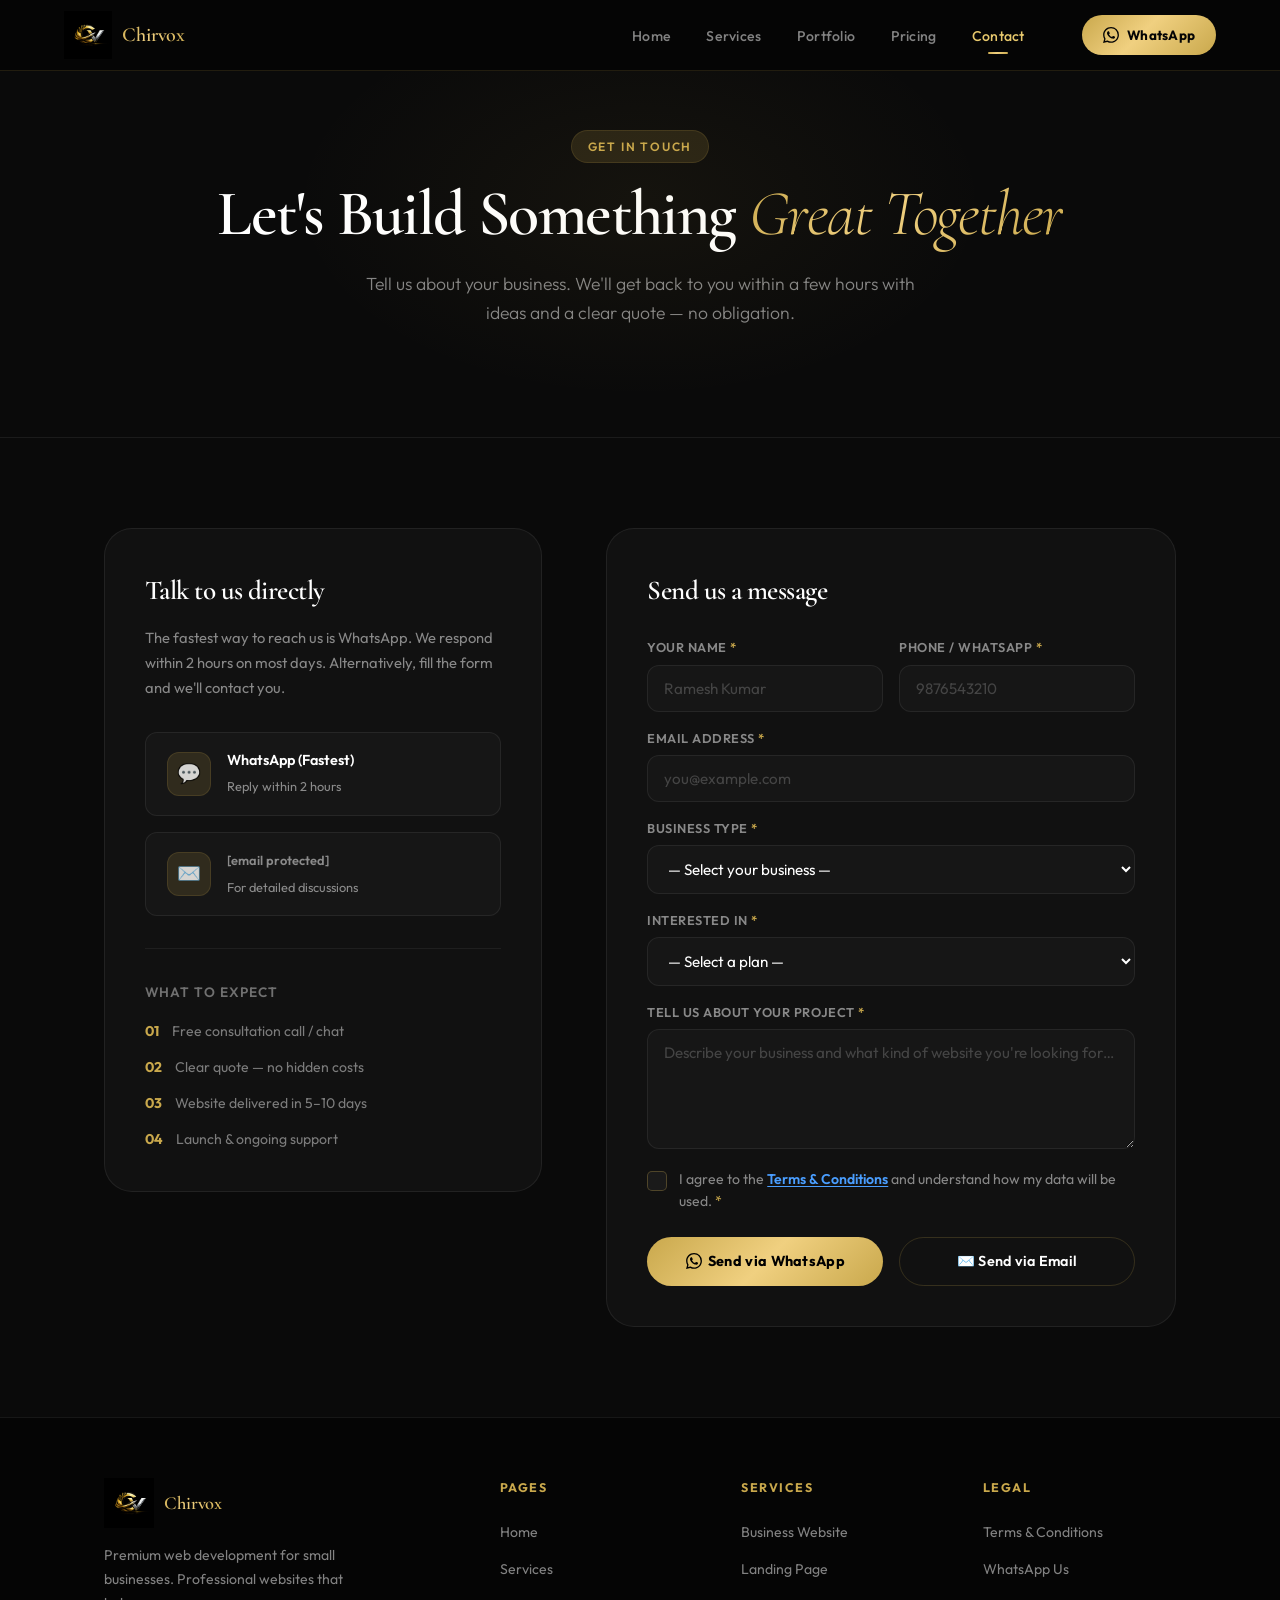
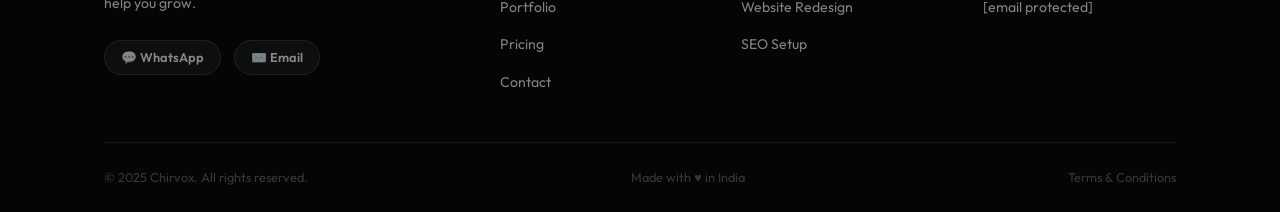
==== contact.html @ af99d660 "Add files via upload" ====
<!DOCTYPE html>
<html lang="en">
<head>
  <meta charset="UTF-8"/>
  <meta name="viewport" content="width=device-width, initial-scale=1.0, minimum-scale=1.0, viewport-fit=cover"/>
  <title>Contact — Chirvox</title>
  <link rel="preconnect" href="https://fonts.googleapis.com"/>
  <link rel="preconnect" href="https://fonts.gstatic.com" crossorigin/>
  <link href="https://fonts.googleapis.com/css2?family=Cormorant+Garamond:ital,wght@0,300;0,500;0,600;0,700;1,300;1,500&family=Outfit:wght@300;400;500;600&display=swap" rel="stylesheet"/>
  <link rel="stylesheet" href="style.css"/>
  <style>
    /* NAV BRAND */
    .nav-logo { display:flex; align-items:center; gap:0.65rem; flex-shrink:0; text-decoration:none; }
    .nav-brand-name { font-family:'Cormorant Garamond',serif; font-size:1.25rem; font-weight:600; letter-spacing:-0.01em; color:var(--white); white-space:nowrap; }
    .nav-brand-name span { background:var(--gold-gradient); -webkit-background-clip:text; -webkit-text-fill-color:transparent; background-clip:text; }

    /* FORM ERROR/SUCCESS STATES */
    .field-error { font-size:0.76rem; color:#ff6b6b; margin-top:0.3rem; display:none; }
    .form-group.has-error input,
    .form-group.has-error select,
    .form-group.has-error textarea { border-color:#ff6b6b !important; box-shadow:0 0 0 3px rgba(255,107,107,0.15) !important; }
    .form-group.has-error .field-error { display:block; }
    .form-group.has-success input,
    .form-group.has-success select,
    .form-group.has-success textarea { border-color:#2ecc71 !important; }

    /* OTHER BUSINESS INPUT */
    #otherBusinessGroup { display:none; margin-top:0; }
    #otherBusinessGroup.show { display:block; }
    #otherBusinessGroup.has-error input { border-color:#ff6b6b !important; box-shadow:0 0 0 3px rgba(255,107,107,0.15) !important; }
    #otherBusinessGroup .field-error { display:none; }
    #otherBusinessGroup.has-error .field-error { display:block; }

    /* EMAIL CHECKING INDICATOR */
    .validating-indicator { font-size:0.78rem; color:var(--gold); display:none; margin-top:0.25rem; }
    .validating-indicator.show { display:block; }

    /* TERMS CHECKBOX */
    .tnc-group { margin-top:0.25rem; }
    .tnc-label { display:flex; align-items:flex-start; gap:0.75rem; cursor:pointer; user-select:none; }
    .tnc-label input[type="checkbox"] { display:none; }
    .tnc-custom-check {
      width:20px; height:20px; flex-shrink:0; margin-top:2px;
      border:1.5px solid rgba(201,168,76,0.3); border-radius:5px;
      background:rgba(255,255,255,0.04);
      display:grid; place-items:center;
      transition:border-color 0.2s, background 0.2s;
    }
    .tnc-custom-check::after { content:'✓'; font-size:0.7rem; font-weight:800; color:#000; opacity:0; transition:opacity 0.15s; }
    .tnc-label input:checked + .tnc-custom-check { background:linear-gradient(135deg,#c9a84c,#f0d080,#c9a84c); border-color:#c9a84c; }
    .tnc-label input:checked + .tnc-custom-check::after { opacity:1; }
    .tnc-text { font-size:0.88rem; color:rgba(255,255,255,0.5); line-height:1.55; }
    .tnc-link { color:#4a9eff; text-decoration:underline; text-underline-offset:2px; font-weight:600; transition:color 0.15s; }
    .tnc-link:hover { color:#74b8ff; }
    .tnc-group.has-error .tnc-custom-check { border-color:#ff6b6b !important; }
    .tnc-group .field-error { margin-top:0.4rem; margin-left:2rem; }

    /* SUBMIT BUTTONS */
    .submit-row { display:grid; grid-template-columns:1fr 1fr; gap:1rem; margin-top:0.5rem; }
    .btn-sub-wa {
      background:linear-gradient(135deg,#c9a84c,#f0d080,#c9a84c); color:#000; border:none;
      padding:0.9rem 0.8rem; border-radius:100px;
      font-family:'Outfit',sans-serif; font-size:0.9rem; font-weight:700;
      cursor:pointer; letter-spacing:0.02em;
      transition:transform 0.15s, box-shadow 0.2s, opacity 0.2s;
      display:flex; align-items:center; justify-content:center; gap:0.4rem;
    }
    .btn-sub-wa:hover { transform:translateY(-2px); box-shadow:0 8px 25px rgba(201,168,76,0.4); opacity:0.92; }
    .btn-sub-email {
      background:transparent; color:#fff; border:1.5px solid rgba(201,168,76,0.2);
      padding:0.9rem 0.8rem; border-radius:100px;
      font-family:'Outfit',sans-serif; font-size:0.9rem; font-weight:600;
      cursor:pointer; letter-spacing:0.02em;
      transition:border-color 0.2s, background 0.2s, color 0.2s, transform 0.15s;
      display:flex; align-items:center; justify-content:center; gap:0.4rem;
    }
    .btn-sub-email:hover { border-color:#c9a84c; color:#c9a84c; background:rgba(201,168,76,0.08); transform:translateY(-2px); }

    /* SUCCESS POPUP */
    .popup-overlay {
      position:fixed; inset:0; z-index:9999;
      background:rgba(0,0,0,0.85); backdrop-filter:blur(12px);
      display:flex; align-items:center; justify-content:center;
      opacity:0; pointer-events:none; transition:opacity 0.3s;
    }
    .popup-overlay.show { opacity:1; pointer-events:all; }
    .popup-box {
      background:#111; border:1px solid rgba(201,168,76,0.25);
      border-radius:20px; padding:3rem 2.5rem;
      max-width:440px; width:90%; text-align:center;
      transform:translateY(40px) scale(0.94);
      transition:transform 0.4s cubic-bezier(0.34,1.56,0.64,1), opacity 0.3s;
      opacity:0;
      box-shadow:0 40px 80px rgba(0,0,0,0.7), 0 0 60px rgba(201,168,76,0.1);
    }
    .popup-overlay.show .popup-box { transform:translateY(0) scale(1); opacity:1; }
    .popup-icon {
      width:76px; height:76px;
      background:rgba(201,168,76,0.12); border:1px solid rgba(201,168,76,0.2);
      border-radius:50%; display:grid; place-items:center;
      font-size:2.2rem; margin:0 auto 1.5rem;
      animation:popBounce 0.6s 0.15s both;
    }
    @keyframes popBounce { 0%{transform:scale(0)} 65%{transform:scale(1.18)} 100%{transform:scale(1)} }
    .popup-box h3 { font-family:'Cormorant Garamond',serif; font-size:1.9rem; font-weight:600; color:#fff; margin-bottom:0.7rem; letter-spacing:-0.02em; }
    .popup-box p { font-size:0.92rem; color:rgba(255,255,255,0.5); line-height:1.65; margin-bottom:2rem; }
    .popup-close {
      background:linear-gradient(135deg,#c9a84c,#f0d080,#c9a84c); color:#000;
      border:none; padding:0.85rem 2.5rem; border-radius:100px;
      font-family:'Outfit',sans-serif; font-size:0.95rem; font-weight:700;
      cursor:pointer; transition:opacity 0.2s, transform 0.15s;
    }
    .popup-close:hover { opacity:0.9; transform:translateY(-2px); }
    .popup-via { display:inline-block; margin-top:0.9rem; font-size:0.8rem; color:rgba(255,255,255,0.4); background:rgba(255,255,255,0.04); border:1px solid rgba(255,255,255,0.07); padding:0.3rem 0.9rem; border-radius:100px; }

    @media(max-width:600px){ .submit-row { grid-template-columns:1fr; } }
  </style>
</head>
<body>

<!-- SUCCESS POPUP -->
<div class="popup-overlay" id="successPopup">
  <div class="popup-box">
    <div class="popup-icon">✅</div>
    <h3>Message Sent!</h3>
    <p>Thank you for reaching out to Chirvox. We've received your details and will get back to you as soon as possible — usually within 2 hours on business days.</p>
    <button class="popup-close" onclick="closePopup()">Got it, Thanks!</button>
    <div class="popup-via" id="popupVia">Sent via WhatsApp</div>
  </div>
</div>

<!-- NAV -->
<nav class="navbar" id="navbar">
  <div class="nav-inner">
    <a href="index.html" class="nav-logo">
      <img src="logo.png" alt="Chirvox Logo" class="logo-img"/>
      <span class="nav-brand-name"> <span>Chirvox</span></span>
    </a>
    <ul class="nav-links" id="navLinks">
      <li><a href="index.html">Home</a></li>
      <li><a href="services.html">Services</a></li>
      <li><a href="portfolio.html">Portfolio</a></li>
      <li><a href="pricing.html">Pricing</a></li>
      <li><a href="contact.html" class="active">Contact</a></li>
    </ul>
    <a href="https://wa.me/916363797625?text=Hi%2C%20I'm%20interested%20in%20a%20website!" class="btn-gold" target="_blank" rel="noopener">
      <svg width="16" height="16" viewBox="0 0 24 24" fill="currentColor"><path d="M17.472 14.382c-.297-.149-1.758-.867-2.03-.967-.273-.099-.471-.148-.67.15-.197.297-.767.966-.94 1.164-.173.199-.347.223-.644.075-.297-.15-1.255-.463-2.39-1.475-.883-.788-1.48-1.761-1.653-2.059-.173-.297-.018-.458.13-.606.134-.133.298-.347.446-.52.149-.174.198-.298.298-.497.099-.198.05-.371-.025-.52-.075-.149-.669-1.612-.916-2.207-.242-.579-.487-.5-.669-.51-.173-.008-.371-.01-.57-.01-.198 0-.52.074-.792.372-.272.297-1.04 1.016-1.04 2.479 0 1.462 1.065 2.875 1.213 3.074.149.198 2.096 3.2 5.077 4.487.709.306 1.262.489 1.694.625.712.227 1.36.195 1.871.118.571-.085 1.758-.719 2.006-1.413.248-.694.248-1.289.173-1.413-.074-.124-.272-.198-.57-.347m-5.421 7.403h-.004a9.87 9.87 0 01-5.031-1.378l-.361-.214-3.741.982.998-3.648-.235-.374a9.86 9.86 0 01-1.51-5.26c.001-5.45 4.436-9.884 9.888-9.884 2.64 0 5.122 1.03 6.988 2.898a9.825 9.825 0 012.893 6.994c-.003 5.45-4.437 9.884-9.885 9.884m8.413-18.297A11.815 11.815 0 0012.05 0C5.495 0 .16 5.335.157 11.892c0 2.096.547 4.142 1.588 5.945L.057 24l6.305-1.654a11.882 11.882 0 005.683 1.448h.005c6.554 0 11.89-5.335 11.893-11.893a11.821 11.821 0 00-3.48-8.413z"/></svg>
      WhatsApp
    </a>
    <button class="hamburger" id="hamburger" onclick="toggleMenu()"><span></span><span></span><span></span></button>
  </div>
</nav>

<div class="page-hero">
  <div class="page-hero-eyebrow">Get In Touch</div>
  <h1>Let's Build Something <em>Great Together</em></h1>
  <p>Tell us about your business. We'll get back to you within a few hours with ideas and a clear quote — no obligation.</p>
</div>

<section class="section-dark">
  <div class="container">
    <div class="contact-grid">

      <!-- LEFT: Info -->
      <div class="contact-info-card reveal">
        <h3>Talk to us directly</h3>
        <p>The fastest way to reach us is WhatsApp. We respond within 2 hours on most days. Alternatively, fill the form and we'll contact you.</p>
        <div class="contact-methods">
          <a href="https://wa.me/916363797625?text=Hi%2C%20I'm%20interested%20in%20getting%20a%20website!" class="c-method" target="_blank" rel="noopener">
            <div class="c-method-icon">💬</div>
            <div class="c-method-text"><strong>WhatsApp (Fastest)</strong><span>Reply within 2 hours</span></div>
          </a>
          <a href="/cdn-cgi/l/email-protection#adc5c8c1c1c2edcedbdac8cfcedfcccbd983cec2c0" class="c-method">
            <div class="c-method-icon">✉️</div>
            <div class="c-method-text"><strong><span class="__cf_email__" data-cfemail="147c7178787b54776263717677667572603a777b79">[email&#160;protected]</span></strong><span>For detailed discussions</span></div>
          </a>
        </div>
        <div style="margin-top:2rem;padding-top:2rem;border-top:1px solid rgba(255,255,255,0.06)">
          <p style="font-size:0.85rem;color:rgba(255,255,255,0.4);margin-bottom:1rem;font-weight:600;text-transform:uppercase;letter-spacing:0.08em">What to expect</p>
          <div style="display:flex;flex-direction:column;gap:0.8rem">
            <div style="display:flex;align-items:center;gap:0.8rem;font-size:0.88rem;color:rgba(255,255,255,0.45)"><span style="color:#c9a84c;font-weight:700">01</span>Free consultation call / chat</div>
            <div style="display:flex;align-items:center;gap:0.8rem;font-size:0.88rem;color:rgba(255,255,255,0.45)"><span style="color:#c9a84c;font-weight:700">02</span>Clear quote — no hidden costs</div>
            <div style="display:flex;align-items:center;gap:0.8rem;font-size:0.88rem;color:rgba(255,255,255,0.45)"><span style="color:#c9a84c;font-weight:700">03</span>Website delivered in 5–10 days</div>
            <div style="display:flex;align-items:center;gap:0.8rem;font-size:0.88rem;color:rgba(255,255,255,0.45)"><span style="color:#c9a84c;font-weight:700">04</span>Launch &amp; ongoing support</div>
          </div>
        </div>
      </div>

      <!-- RIGHT: Form -->
      <div class="contact-form-card reveal">
        <h3>Send us a message</h3>
        <div class="form" id="contactForm">

          <!-- Name + Phone -->
          <div class="form-row">
            <div class="form-group" id="fg-name">
              <label for="fname">Your Name <span style="color:#c9a84c">*</span></label>
              <input type="text" id="fname" placeholder="Ramesh Kumar" autocomplete="name"/>
              <span class="field-error" id="err-name">Please enter your full name.</span>
            </div>
            <div class="form-group" id="fg-phone">
              <label for="fphone">Phone / WhatsApp <span style="color:#c9a84c">*</span></label>
              <input type="tel" id="fphone" placeholder="9876543210" maxlength="10" inputmode="numeric"/>
              <span class="field-error" id="err-phone">Must be exactly 10 digits.</span>
            </div>
          </div>

          <!-- Email -->
          <div class="form-group" id="fg-email">
            <label for="femail">Email Address <span style="color:#c9a84c">*</span></label>
            <input type="email" id="femail" placeholder="you@example.com" autocomplete="email"/>
            <span class="validating-indicator" id="emailChecking">⏳ Checking email address…</span>
            <span class="field-error" id="err-email">Please enter a valid email address.</span>
          </div>

          <!-- Business Type -->
          <div class="form-group" id="fg-business">
            <label for="fbusiness">Business Type <span style="color:#c9a84c">*</span></label>
            <select id="fbusiness" onchange="handleBusinessChange(this.value)">
              <option value="">— Select your business —</option>
              <option value="Restaurant / Café">Restaurant / Café</option>
              <option value="Gym / Fitness Center">Gym / Fitness Center</option>
              <option value="Retail Shop">Retail Shop</option>
              <option value="Beauty / Salon / Spa">Beauty / Salon / Spa</option>
              <option value="Medical / Healthcare">Medical / Healthcare</option>
              <option value="Local Service">Local Service</option>
              <option value="Educational Institution">Educational Institution</option>
              <option value="Other">Other (specify below ↓)</option>
            </select>
            <span class="field-error" id="err-business">Please select your business type.</span>
          </div>

          <!-- Other Business (hidden until "Other" selected) -->
          <div class="form-group" id="otherBusinessGroup">
            <label for="fotherBusiness">Describe Your Business <span style="color:#c9a84c">*</span></label>
            <input type="text" id="fotherBusiness" placeholder="e.g. Plumbing services, Photography studio, Travel agency…"/>
            <span class="field-error" id="err-other">Please describe your business.</span>
          </div>

          <!-- Plan -->
          <div class="form-group" id="fg-plan">
            <label for="fplan">Interested In <span style="color:#c9a84c">*</span></label>
            <select id="fplan">
              <option value="">— Select a plan —</option>
              <option value="Starter Plan — ₹4,999">Starter Plan — ₹4,999</option>
              <option value="Business Plan — ₹9,999">Business Plan — ₹9,999</option>
              <option value="Not sure yet">Not sure yet</option>
            </select>
            <span class="field-error" id="err-plan">Please select a plan or "Not sure yet".</span>
          </div>

          <!-- Message -->
          <div class="form-group" id="fg-message">
            <label for="fmessage">Tell us about your project <span style="color:#c9a84c">*</span></label>
            <textarea id="fmessage" placeholder="Describe your business and what kind of website you're looking for…"></textarea>
            <span class="field-error" id="err-message">Please write a short message about your project.</span>
          </div>

          <!-- T&C Checkbox -->
          <div class="tnc-group" id="tnc-group">
            <label class="tnc-label">
              <input type="checkbox" id="tncCheck"/>
              <span class="tnc-custom-check"></span>
              <span class="tnc-text">
                I agree to the
                <a href="terms.html" target="_blank" class="tnc-link">Terms &amp; Conditions</a>
                and understand how my data will be used. <span style="color:#c9a84c">*</span>
              </span>
            </label>
            <span class="field-error" id="err-tnc">You must agree to the Terms &amp; Conditions to proceed.</span>
          </div>

          <!-- Submit Buttons -->
          <div class="submit-row">
            <button type="button" class="btn-sub-wa" onclick="submitForm('whatsapp')">
              <svg width="16" height="16" viewBox="0 0 24 24" fill="currentColor"><path d="M17.472 14.382c-.297-.149-1.758-.867-2.03-.967-.273-.099-.471-.148-.67.15-.197.297-.767.966-.94 1.164-.173.199-.347.223-.644.075-.297-.15-1.255-.463-2.39-1.475-.883-.788-1.48-1.761-1.653-2.059-.173-.297-.018-.458.13-.606.134-.133.298-.347.446-.52.149-.174.198-.298.298-.497.099-.198.05-.371-.025-.52-.075-.149-.669-1.612-.916-2.207-.242-.579-.487-.5-.669-.51-.173-.008-.371-.01-.57-.01-.198 0-.52.074-.792.372-.272.297-1.04 1.016-1.04 2.479 0 1.462 1.065 2.875 1.213 3.074.149.198 2.096 3.2 5.077 4.487.709.306 1.262.489 1.694.625.712.227 1.36.195 1.871.118.571-.085 1.758-.719 2.006-1.413.248-.694.248-1.289.173-1.413-.074-.124-.272-.198-.57-.347m-5.421 7.403h-.004a9.87 9.87 0 01-5.031-1.378l-.361-.214-3.741.982.998-3.648-.235-.374a9.86 9.86 0 01-1.51-5.26c.001-5.45 4.436-9.884 9.888-9.884 2.64 0 5.122 1.03 6.988 2.898a9.825 9.825 0 012.893 6.994c-.003 5.45-4.437 9.884-9.885 9.884m8.413-18.297A11.815 11.815 0 0012.05 0C5.495 0 .16 5.335.157 11.892c0 2.096.547 4.142 1.588 5.945L.057 24l6.305-1.654a11.882 11.882 0 005.683 1.448h.005c6.554 0 11.89-5.335 11.893-11.893a11.821 11.821 0 00-3.48-8.413z"/></svg>
              Send via WhatsApp
            </button>
            <button type="button" class="btn-sub-email" onclick="submitForm('email')">
              ✉️ Send via Email
            </button>
          </div>

        </div><!-- end #contactForm -->
      </div>

    </div>
  </div>
</section>

<footer class="footer">
  <div class="container">
    <div class="footer-grid">
      <div class="footer-brand">
        <a href="index.html" style="display:inline-flex;align-items:center;gap:0.65rem;text-decoration:none;margin-bottom:1rem;">
          <img src="logo.png" alt="Chirvox" style="height:50px;width:auto"/>
          <span style="font-family:Cormorant Garamond,serif;font-size:1.15rem;font-weight:600;color:#fff;letter-spacing:-0.01em;white-space:nowrap"> <span style="background:linear-gradient(135deg,#c9a84c 0%,#f0d080 45%,#c9a84c 100%);-webkit-background-clip:text;-webkit-text-fill-color:transparent;background-clip:text">Chirvox</span></span>
        </a>
        <p>Premium web development for small businesses. Professional websites that help you grow.</p>
        <div class="footer-social">
          <a href="https://wa.me/916363797625" target="_blank" class="social-btn">💬 WhatsApp</a>
          <a href="/cdn-cgi/l/email-protection#b1d9d4dddddef1d2c7c6d4d3d2c3d0d7c59fd2dedc" class="social-btn">✉️ Email</a>
        </div>
      </div>
      <div class="footer-col"><h4>Pages</h4><ul>
        <li><a href="index.html">Home</a></li>
        <li><a href="services.html">Services</a></li>
        <li><a href="portfolio.html">Portfolio</a></li>
        <li><a href="pricing.html">Pricing</a></li>
        <li><a href="contact.html">Contact</a></li>
      </ul></div>
      <div class="footer-col"><h4>Services</h4><ul>
        <li><a href="services.html#svc-business-website">Business Website</a></li>
        <li><a href="services.html#svc-landing-page">Landing Page</a></li>
        <li><a href="services.html#svc-redesign">Website Redesign</a></li>
        <li><a href="services.html#svc-seo">SEO Setup</a></li>
      </ul></div>
      <div class="footer-col"><h4>Legal</h4><ul>
        <li><a href="terms.html">Terms &amp; Conditions</a></li>
        <li><a href="https://wa.me/916363797625" target="_blank">WhatsApp Us</a></li>
        <li><a href="/cdn-cgi/l/email-protection#147c7178787b54776263717677667572603a777b79"><span class="__cf_email__" data-cfemail="6d05080101022d0e1b1a080f0e1f0c0b19430e0200">[email&#160;protected]</span></a></li>
      </ul></div>
    </div>
    <div class="footer-bottom">
      <span>© 2025 Chirvox. All rights reserved.</span>
      <span>Made with ♥ in India</span>
      <a href="terms.html" style="color:rgba(255,255,255,0.2);font-size:0.8rem;text-decoration:none" onmouseover="this.style.color='#c9a84c'" onmouseout="this.style.color='rgba(255,255,255,0.2)'">Terms &amp; Conditions</a>
    </div>
  </div>
</footer>

<script data-cfasync="false" src="/cdn-cgi/scripts/5c5dd728/cloudflare-static/email-decode.min.js"></script><script src="main.js"></script>
<script>
// ── "Other" business toggle ──
function handleBusinessChange(val) {
  var grp = document.getElementById('otherBusinessGroup');
  var inp = document.getElementById('fotherBusiness');
  if (val === 'Other') {
    grp.classList.add('show');
    grp.style.display = 'block';
  } else {
    grp.classList.remove('show','has-error');
    grp.style.display = 'none';
    inp.value = '';
    document.getElementById('err-other').style.display = 'none';
  }
}

// ── Phone: digits only, max 10 ──
document.getElementById('fphone').addEventListener('input', function() {
  this.value = this.value.replace(/\D/g, '').slice(0, 10);
});

// ── Helpers ──
function setErr(groupId, errId, msg) {
  var fg = document.getElementById(groupId);
  if (fg) { fg.classList.add('has-error'); fg.classList.remove('has-success'); }
  var e = document.getElementById(errId);
  if (e) { if (msg) e.textContent = msg; e.style.display = 'block'; }
}
function setOk(groupId, errId) {
  var fg = document.getElementById(groupId);
  if (fg) { fg.classList.remove('has-error'); fg.classList.add('has-success'); }
  var e = document.getElementById(errId);
  if (e) e.style.display = 'none';
}
function clearState(groupId, errId) {
  var fg = document.getElementById(groupId);
  if (fg) fg.classList.remove('has-error','has-success');
  var e = document.getElementById(errId);
  if (e) e.style.display = 'none';
}

// ── Email validation (format + known fake domain block + DNS when online) ──
// Blocks obvious fake domains locally; tries real DNS when online
var FAKE_DOMAINS = ['test.com','example.com','fake.com','nomail.com','noreply.com','mailinator.com','trashmail.com','guerrillamail.com','temp-mail.org','throwam.com','yopmail.com','sharklasers.com','none.com','abc.com','xyz.com','aaa.com','bbb.com','ccc.com','qqq.com','zzz.com'];

async function fetchWithTimeout(url, opts, ms) {
  var ctrl = new AbortController();
  var timer = setTimeout(function(){ ctrl.abort(); }, ms);
  try {
    var res = await fetch(url, Object.assign({}, opts, { signal: ctrl.signal }));
    clearTimeout(timer);
    return res;
  } catch(e) { clearTimeout(timer); throw e; }
}

async function checkEmailDomain(email) {
  var m = email.match(/^[^\s@]+@([^\s@]+\.([^\s@]{2,}))$/);
  if (!m) return false;
  var domain = m[1].toLowerCase();
  var tld = m[2].toLowerCase();

  // Block obviously fake TLDs and domains
  if (['invalid','test','local','localhost','example','fake','none'].indexOf(tld) !== -1) return false;
  if (FAKE_DOMAINS.indexOf(domain) !== -1) return false;
  // Must have at least one dot
  if (domain.split('.').length < 2) return false;

  // Try DNS-over-HTTPS with a 4s timeout (works when online, gracefully fails offline)
  try {
    var r = await fetchWithTimeout(
      'https://cloudflare-dns.com/dns-query?name=' + encodeURIComponent(domain) + '&type=MX',
      { headers: { 'Accept': 'application/dns-json' } },
      4000
    );
    if (r.ok) {
      var d = await r.json();
      if (d.Status === 0 && d.Answer && d.Answer.length > 0) return true;
    }
    // Try A record as fallback
    var r2 = await fetchWithTimeout(
      'https://cloudflare-dns.com/dns-query?name=' + encodeURIComponent(domain) + '&type=A',
      { headers: { 'Accept': 'application/dns-json' } },
      4000
    );
    if (r2.ok) {
      var d2 = await r2.json();
      if (d2.Status === 0 && d2.Answer && d2.Answer.length > 0) return true;
    }
    // DNS says domain has no MX or A record — likely invalid
    return false;
  } catch (ex) {
    // Fetch blocked (file://, offline, CORS) — trust format validation
    return true;
  }
}

// ── Main submit function ──
async function submitForm(via) {
  // Reset all field states
  clearState('fg-name','err-name');
  clearState('fg-phone','err-phone');
  clearState('fg-email','err-email');
  clearState('fg-business','err-business');
  clearState('fg-plan','err-plan');
  clearState('fg-message','err-message');
  document.getElementById('otherBusinessGroup').classList.remove('has-error');
  document.getElementById('err-other').style.display = 'none';
  document.getElementById('tnc-group').classList.remove('has-error');
  document.getElementById('err-tnc').style.display = 'none';

  // Read values
  var name     = document.getElementById('fname').value.trim();
  var phone    = document.getElementById('fphone').value.trim();
  var email    = document.getElementById('femail').value.trim();
  var business = document.getElementById('fbusiness').value;
  var other    = document.getElementById('fotherBusiness').value.trim();
  var plan     = document.getElementById('fplan').value;
  var message  = document.getElementById('fmessage').value.trim();
  var tncOk    = document.getElementById('tncCheck').checked;

  var valid = true;
  var emailFmt = /^[^\s@]+@[^\s@]+\.[^\s@]{2,}$/.test(email);

  if (!name)                     { setErr('fg-name','err-name','Please enter your full name.'); valid = false; }
  else                             setOk('fg-name','err-name');

  if (!/^[0-9]{10}$/.test(phone)){ setErr('fg-phone','err-phone','Must be exactly 10 digits (numbers only).'); valid = false; }
  else                             setOk('fg-phone','err-phone');

  if (!email || !emailFmt)       { setErr('fg-email','err-email','Enter a valid email address (e.g. you@gmail.com).'); valid = false; }

  if (!business)                 { setErr('fg-business','err-business','Please select your business type.'); valid = false; }
  else                             setOk('fg-business','err-business');

  if (business === 'Other' && !other) {
    document.getElementById('otherBusinessGroup').classList.add('has-error');
    document.getElementById('err-other').style.display = 'block';
    valid = false;
  } else if (business === 'Other' && other) {
    document.getElementById('otherBusinessGroup').classList.remove('has-error');
  }

  if (!plan)                     { setErr('fg-plan','err-plan','Please select a plan or "Not sure yet".'); valid = false; }
  else                             setOk('fg-plan','err-plan');

  if (!message)                  { setErr('fg-message','err-message','Please write a short message about your project.'); valid = false; }
  else                             setOk('fg-message','err-message');

  if (!tncOk) {
    document.getElementById('tnc-group').classList.add('has-error');
    document.getElementById('err-tnc').style.display = 'block';
    valid = false;
  }

  if (!valid) {
    var firstErr = document.querySelector('.has-error');
    if (firstErr) firstErr.scrollIntoView({ behavior: 'smooth', block: 'center' });
    return;
  }

  // DNS check for email domain
  if (emailFmt) {
    var ind = document.getElementById('emailChecking');
    ind.classList.add('show');
    var domainOk = await checkEmailDomain(email);
    ind.classList.remove('show');
    if (!domainOk) {
      setErr('fg-email','err-email','This email address does not appear to be valid. Please check and try again.');
      document.getElementById('fg-email').scrollIntoView({ behavior: 'smooth', block: 'center' });
      return;
    }
    setOk('fg-email','err-email');
  }

  var bizFinal = (business === 'Other') ? ('Other: ' + other) : business;
  var msgBody  = 'Hi Chirvox! I\'d like to discuss a website project.\n\n'
               + 'Name: '         + name     + '\n'
               + 'Phone: '        + phone    + '\n'
               + 'Email: '        + email    + '\n'
               + 'Business: '     + bizFinal + '\n'
               + 'Interested in: '+ plan     + '\n'
               + 'Details: '      + message;

  if (via === 'whatsapp') {
    window.open('https://wa.me/916363797625?text=' + encodeURIComponent(msgBody), '_blank');
    document.getElementById('popupVia').textContent = '💬 Sent via WhatsApp';
  } else {
    var subj = encodeURIComponent('Website Enquiry — ' + bizFinal);
    window.location.href = 'mailto:chirvox@gmail.com?subject=' + subj + '&body=' + encodeURIComponent(msgBody);
    document.getElementById('popupVia').textContent = '✉️ Sent via Email';
  }

  // Show popup
  document.getElementById('successPopup').classList.add('show');

  // Reset form
  document.getElementById('fname').value    = '';
  document.getElementById('fphone').value   = '';
  document.getElementById('femail').value   = '';
  document.getElementById('fbusiness').value= '';
  document.getElementById('fotherBusiness').value = '';
  document.getElementById('fplan').value    = '';
  document.getElementById('fmessage').value = '';
  document.getElementById('tncCheck').checked = false;
  document.getElementById('otherBusinessGroup').classList.remove('show','has-error');
  document.getElementById('otherBusinessGroup').style.display = 'none';
  document.getElementById('tnc-group').classList.remove('has-error');
  document.getElementById('err-tnc').style.display = 'none';
  ['fg-name','fg-phone','fg-email','fg-business','fg-plan','fg-message'].forEach(function(id) {
    var el = document.getElementById(id);
    if (el) el.classList.remove('has-error','has-success');
  });
}

function closePopup() {
  document.getElementById('successPopup').classList.remove('show');
}
document.getElementById('successPopup').addEventListener('click', function(e) {
  if (e.target === this) closePopup();
});
</script>
</body>
</html>
---- style.css ----
/* ─── RESET & VARS ─── */
*, *::before, *::after { box-sizing: border-box; margin: 0; padding: 0; }

:root {
  --black: #050505;
  --black-2: #0a0a0a;
  --black-3: #111111;
  --black-4: #161616;
  --gold: #c9a84c;
  --gold-light: #e8c96d;
  --gold-dark: #a07830;
  --gold-glow: rgba(201,168,76,0.15);
  --gold-gradient: linear-gradient(135deg, #c9a84c 0%, #f0d080 45%, #c9a84c 100%);
  --silver: #c0c0c0;
  --silver-light: #e8e8e8;
  --silver-dark: #909090;
  --white: #ffffff;
  --white-80: rgba(255,255,255,0.8);
  --white-50: rgba(255,255,255,0.5);
  --white-20: rgba(255,255,255,0.2);
  --white-08: rgba(255,255,255,0.08);
  --white-04: rgba(255,255,255,0.04);
  --border: rgba(201,168,76,0.15);
  --border-light: rgba(255,255,255,0.07);
  --radius: 12px;
  --radius-lg: 20px;
  --radius-xl: 28px;
  --shadow-gold: 0 0 40px rgba(201,168,76,0.2);
  --font-display: 'Cormorant Garamond', Georgia, serif;
  --font-body: 'Outfit', sans-serif;
}

html {
  scroll-behavior: smooth;
  font-size: 16px;
  -webkit-text-size-adjust: 100%;
  -moz-text-size-adjust: 100%;
  text-size-adjust: 100%;
  min-width: 320px;
}

body {
  font-family: var(--font-body);
  background: var(--black);
  color: var(--white-80);
  line-height: 1.65;
  overflow-x: hidden;
  -webkit-font-smoothing: antialiased;
  -moz-osx-font-smoothing: grayscale;
}

a { text-decoration: none; color: inherit; }
img { max-width: 100%; display: block; }
ul { list-style: none; }

/* ─── NAVBAR ─── */
.navbar {
  position: fixed; top: 0; left: 0; right: 0; z-index: 1000;
  background: rgba(5,5,5,0.85);
  backdrop-filter: blur(20px);
  border-bottom: 1px solid var(--border);
  transition: background 0.3s;
}
.navbar.scrolled { background: rgba(5,5,5,0.97); }
.nav-inner {
  max-width: 1280px;
  margin: 0 auto;
  padding: 0 5%;
  height: 70px;
  display: flex; align-items: center; gap: 2.5rem;
}
.nav-logo { display: flex; align-items: center; flex-shrink: 0; }
.logo-img { height: 48px; width: auto; object-fit: contain; }
.nav-links {
  display: flex; gap: 0; list-style: none;
  margin-left: auto;
}
.nav-links a {
  color: var(--white-50);
  font-size: 0.88rem;
  font-weight: 500;
  padding: 0.5rem 1.1rem;
  border-radius: 8px;
  transition: color 0.2s, background 0.2s;
  letter-spacing: 0.02em;
  position: relative;
}
.nav-links a:hover,
.nav-links a.active {
  color: var(--gold-light);
}
.nav-links a.active::after {
  content: '';
  position: absolute; bottom: -1px; left: 50%; transform: translateX(-50%);
  width: 20px; height: 2px;
  background: var(--gold-gradient);
  border-radius: 2px;
}

/* NAV BUTTONS */
.btn-gold {
  display: inline-flex; align-items: center; gap: 0.5rem;
  background: var(--gold-gradient);
  color: var(--black) !important;
  font-weight: 700;
  font-size: 0.84rem;
  padding: 0.55rem 1.3rem;
  border-radius: 100px;
  white-space: nowrap;
  transition: opacity 0.2s, transform 0.15s, box-shadow 0.2s;
  letter-spacing: 0.02em;
  flex-shrink: 0;
}
.btn-gold:hover { opacity: 0.9; transform: translateY(-1px); box-shadow: var(--shadow-gold); }

.hamburger {
  display: none; flex-direction: column; gap: 5px;
  cursor: pointer; background: none; border: none; padding: 4px; margin-left: auto;
}
.hamburger span { width: 24px; height: 2px; background: var(--gold); border-radius: 2px; transition: 0.3s; display: block; }

/* ─── HERO ─── */
.hero {
  min-height: 100vh;
  display: flex; align-items: center;
  padding: 100px 5% 60px;
  position: relative; overflow: hidden;
  gap: 4rem;
  max-width: 1400px; margin: 0 auto;
}
.hero-glow {
  position: fixed; top: -20vh; left: 50%; transform: translateX(-50%);
  width: 800px; height: 600px;
  background: radial-gradient(ellipse, rgba(201,168,76,0.08) 0%, transparent 70%);
  pointer-events: none; z-index: 0;
}
.hero-grid-lines {
  position: absolute; inset: 0;
  background-image:
    linear-gradient(rgba(201,168,76,0.03) 1px, transparent 1px),
    linear-gradient(90deg, rgba(201,168,76,0.03) 1px, transparent 1px);
  background-size: 60px 60px;
  pointer-events: none;
}
.hero-content {
  flex: 1; min-width: 0; position: relative; z-index: 1;
}
.hero-eyebrow {
  display: inline-flex; align-items: center; gap: 0.6rem;
  font-size: 0.8rem; font-weight: 600;
  letter-spacing: 0.15em; text-transform: uppercase;
  color: var(--gold);
  margin-bottom: 1.5rem;
  border: 1px solid var(--border);
  padding: 0.4rem 1rem;
  border-radius: 100px;
  background: var(--gold-glow);
}
.gold-dot {
  width: 6px; height: 6px; border-radius: 50%;
  background: var(--gold); display: inline-block;
  box-shadow: 0 0 8px var(--gold);
  animation: pulse 2s infinite;
}
@keyframes pulse { 0%,100%{opacity:1;transform:scale(1)} 50%{opacity:0.6;transform:scale(1.3)} }

.hero-title {
  font-family: var(--font-display);
  font-size: clamp(3rem, 5.5vw, 5.5rem);
  font-weight: 600;
  line-height: 1.05;
  letter-spacing: -0.02em;
  color: var(--white);
  margin-bottom: 1.5rem;
}
.hero-title em {
  font-style: italic;
  font-weight: 300;
  background: var(--gold-gradient);
  -webkit-background-clip: text; -webkit-text-fill-color: transparent;
  background-clip: text;
}
.hero-sub {
  font-size: 1.1rem; color: var(--white-50);
  max-width: 520px; margin-bottom: 2.5rem;
  font-weight: 300; line-height: 1.7;
}
.hero-actions { display: flex; gap: 1rem; flex-wrap: wrap; margin-bottom: 3.5rem; }

.btn-gold-lg {
  display: inline-flex; align-items: center; gap: 0.5rem;
  background: var(--gold-gradient);
  color: var(--black);
  font-weight: 700; font-size: 0.95rem;
  padding: 0.9rem 2.2rem;
  border-radius: 100px;
  transition: transform 0.15s, box-shadow 0.2s, opacity 0.2s;
  letter-spacing: 0.02em;
}
.btn-gold-lg:hover { transform: translateY(-2px); box-shadow: 0 8px 30px rgba(201,168,76,0.4); opacity:0.92; }

.btn-outline-lg {
  display: inline-flex; align-items: center; gap: 0.5rem;
  border: 1.5px solid var(--border);
  color: var(--white-80);
  font-weight: 500; font-size: 0.95rem;
  padding: 0.9rem 2.2rem;
  border-radius: 100px;
  transition: border-color 0.2s, color 0.2s, background 0.2s;
}
.btn-outline-lg:hover { border-color: var(--gold); color: var(--gold); background: var(--gold-glow); }

.hero-stats {
  display: flex; gap: 2.5rem; align-items: center; flex-wrap: wrap;
}
.stat { display: flex; flex-direction: column; gap: 0.2rem; }
.stat-num {
  font-family: var(--font-display);
  font-size: 2rem; font-weight: 600;
  line-height: 1; letter-spacing: -0.02em;
}
.stat-label { font-size: 0.78rem; color: var(--white-50); letter-spacing: 0.05em; text-transform: uppercase; font-weight: 500; }
.stat-divider { width: 1px; height: 40px; background: var(--border); }
.gold-text {
  background: var(--gold-gradient);
  -webkit-background-clip: text; -webkit-text-fill-color: transparent;
  background-clip: text;
}

/* Browser Mockup */
.hero-visual {
  flex: 1; position: relative; z-index: 1;
  display: flex; align-items: center; justify-content: center;
  min-height: 420px;
}
.browser-mock {
  width: 100%; max-width: 480px;
  background: var(--black-3);
  border: 1px solid rgba(201,168,76,0.25);
  border-radius: var(--radius-lg);
  box-shadow: 0 30px 80px rgba(0,0,0,0.6), 0 0 60px rgba(201,168,76,0.08);
  overflow: hidden;
}
.browser-bar {
  height: 40px;
  background: var(--black-4);
  border-bottom: 1px solid var(--border-light);
  display: flex; align-items: center; gap: 1rem;
  padding: 0 1rem;
}
.browser-dots { display: flex; gap: 6px; }
.browser-dots span {
  width: 10px; height: 10px; border-radius: 50%;
}
.browser-dots span:nth-child(1) { background: #ff5f56; }
.browser-dots span:nth-child(2) { background: #ffbd2e; }
.browser-dots span:nth-child(3) { background: #27c93f; }
.browser-url {
  font-size: 0.75rem; color: var(--white-20);
  background: var(--white-04); padding: 0.25rem 0.8rem;
  border-radius: 6px; border: 1px solid var(--border-light);
}
.browser-body { padding: 16px; display: flex; flex-direction: column; gap: 10px; }
.mock-hero-strip {
  height: 120px; border-radius: 10px;
  background: linear-gradient(135deg, #1a1200 0%, #2c2000 50%, #1a1200 100%);
  border: 1px solid rgba(201,168,76,0.2);
  position: relative; overflow: hidden;
}
.mock-hero-strip::after {
  content: '';
  position: absolute; inset: 0;
  background: linear-gradient(90deg, transparent, rgba(201,168,76,0.1), transparent);
  animation: shimmer 2.5s infinite;
}
@keyframes shimmer { 0%{transform:translateX(-100%)} 100%{transform:translateX(100%)} }
.mock-nav-strip {
  height: 14px; border-radius: 7px; width: 70%;
  background: var(--white-04);
  border: 1px solid var(--border-light);
}
.mock-content { display: flex; flex-direction: column; gap: 8px; }
.mock-block { border-radius: 8px; background: var(--white-04); border: 1px solid var(--border-light); }
.mock-block.tall { height: 80px; }
.mock-block.medium { height: 40px; }
.mock-block.short { height: 50px; flex: 1; }
.mock-row { display: flex; gap: 8px; }
.gold-shimmer {
  background: linear-gradient(135deg, rgba(201,168,76,0.08), rgba(201,168,76,0.04));
  border-color: rgba(201,168,76,0.2) !important;
}

/* Floating badges */
.floating-badge {
  position: absolute;
  background: var(--black-3);
  border: 1px solid var(--border);
  color: var(--gold-light);
  font-size: 0.78rem; font-weight: 600;
  padding: 0.5rem 0.9rem;
  border-radius: 100px;
  white-space: nowrap;
  box-shadow: 0 4px 20px rgba(0,0,0,0.4);
}
.badge-1 { top: 10%; left: -5%; animation: float 4s ease-in-out infinite; }
.badge-2 { bottom: 30%; right: -8%; animation: float 4s 1.5s ease-in-out infinite; }
.badge-3 { bottom: 10%; left: 5%; animation: float 4s 0.8s ease-in-out infinite; }
@keyframes float { 0%,100%{transform:translateY(0)} 50%{transform:translateY(-10px)} }

/* ─── LAYOUT ─── */
.container { max-width: 1200px; margin: 0 auto; padding: 0 5%; }
section { padding: 90px 0; }
.section-dark { background: var(--black-2); }
.section-darker { background: var(--black-3); }

.section-head { text-align: center; margin-bottom: 4rem; }
.section-eyebrow {
  display: inline-block;
  font-size: 0.75rem; font-weight: 600;
  letter-spacing: 0.15em; text-transform: uppercase;
  color: var(--gold); margin-bottom: 1rem;
  padding: 0.35rem 1rem;
  border: 1px solid var(--border);
  border-radius: 100px;
  background: var(--gold-glow);
}
.section-title {
  font-family: var(--font-display);
  font-size: clamp(2.2rem, 4vw, 3.5rem);
  font-weight: 600;
  color: var(--white);
  line-height: 1.15;
  letter-spacing: -0.02em;
}
.section-title em {
  font-style: italic; font-weight: 300;
  background: var(--gold-gradient);
  -webkit-background-clip: text; -webkit-text-fill-color: transparent;
  background-clip: text;
}
.section-sub {
  font-size: 1rem; color: var(--white-50);
  max-width: 540px; margin: 1rem auto 0;
  font-weight: 300;
}
.section-cta { text-align: center; margin-top: 3rem; }

/* Services Preview */
.services-preview-grid {
  display: grid;
  grid-template-columns: repeat(auto-fit, minmax(280px, 1fr));
  gap: 1.5rem;
}
.sp-card {
  display: block;
  background: var(--black-3);
  border: 1px solid var(--border-light);
  border-radius: var(--radius-lg);
  padding: 2.2rem;
  transition: transform 0.25s, border-color 0.25s, box-shadow 0.25s;
}
.sp-card:hover, .sp-card.featured-card {
  border-color: var(--border);
  transform: translateY(-4px);
  box-shadow: 0 20px 40px rgba(0,0,0,0.4), 0 0 20px var(--gold-glow);
}
.sp-card.featured-card {
  background: linear-gradient(160deg, var(--black-3) 60%, rgba(201,168,76,0.05));
}
.sp-icon { font-size: 2rem; margin-bottom: 1.2rem; }
.sp-card h3 {
  font-family: var(--font-display);
  font-size: 1.4rem; font-weight: 600;
  color: var(--white); margin-bottom: 0.6rem;
  letter-spacing: -0.01em;
}
.sp-card p { font-size: 0.9rem; color: var(--white-50); line-height: 1.65; margin-bottom: 1.5rem; }
.sp-link { font-size: 0.85rem; color: var(--gold); font-weight: 600; letter-spacing: 0.02em; }

/* Why Grid */
.why-grid {
  display: grid;
  grid-template-columns: repeat(auto-fit, minmax(260px, 1fr));
  gap: 1.2rem;
}
.why-card {
  background: var(--black-4);
  border: 1px solid var(--border-light);
  border-radius: var(--radius-lg);
  padding: 2rem;
  transition: border-color 0.25s, transform 0.2s;
}
.why-card:hover { border-color: var(--border); transform: translateY(-3px); }
.why-icon { font-size: 1.8rem; margin-bottom: 1rem; }
.why-card h3 {
  font-size: 1rem; font-weight: 600;
  color: var(--white); margin-bottom: 0.5rem;
}
.why-card p { font-size: 0.88rem; color: var(--white-50); }

/* Portfolio Preview */
.port-preview-grid {
  display: grid;
  grid-template-columns: repeat(3, 1fr);
  gap: 1.5rem;
}
.pp-card { border-radius: var(--radius-lg); overflow: hidden; }
.pp-visual {
  height: 260px;
  position: relative; overflow: hidden;
  cursor: pointer;
}
.pp-restaurant { background: linear-gradient(160deg, #1a0a00, #4a1e00, #2c1200); }
.pp-gym { background: linear-gradient(160deg, #050505, #0a1a14, #0f2a1e); }
.pp-shop { background: linear-gradient(160deg, #08080f, #10102a, #1a1a3a); }
.pp-visual::before {
  content: '';
  position: absolute; inset: 0;
  background: linear-gradient(to top, rgba(0,0,0,0.85) 0%, transparent 60%);
  z-index: 1;
}
.pp-visual::after {
  content: '';
  position: absolute; inset: 0;
  background: rgba(201,168,76,0); z-index: 0;
  transition: background 0.3s;
}
.pp-card:hover .pp-visual::after { background: rgba(201,168,76,0.05); }
.pp-overlay {
  position: absolute; bottom: 0; left: 0; right: 0;
  z-index: 2; padding: 1.5rem;
}
.pp-tag {
  display: inline-block;
  font-size: 0.7rem; font-weight: 700; letter-spacing: 0.1em;
  text-transform: uppercase;
  background: var(--gold-gradient);
  color: var(--black);
  padding: 0.2rem 0.7rem;
  border-radius: 100px;
  margin-bottom: 0.5rem;
}
.pp-overlay h4 {
  font-family: var(--font-display);
  font-size: 1.4rem; font-weight: 600;
  color: var(--white);
  letter-spacing: -0.01em;
}

/* CTA Band */
.cta-band {
  background: var(--black-4);
  border-top: 1px solid var(--border);
  border-bottom: 1px solid var(--border);
  padding: 80px 5%;
  position: relative; overflow: hidden;
}
.cta-glow {
  position: absolute; top: 50%; left: 50%; transform: translate(-50%,-50%);
  width: 600px; height: 300px;
  background: radial-gradient(ellipse, rgba(201,168,76,0.08) 0%, transparent 70%);
  pointer-events: none;
}
.cta-inner {
  display: flex; align-items: center; justify-content: space-between;
  gap: 3rem; flex-wrap: wrap; position: relative; z-index: 1;
}
.cta-title {
  font-family: var(--font-display);
  font-size: clamp(1.8rem, 3vw, 2.8rem);
  font-weight: 600; color: var(--white);
  line-height: 1.2; letter-spacing: -0.02em;
  margin-bottom: 0.5rem;
}
.cta-sub { font-size: 0.95rem; color: var(--white-50); font-weight: 300; }
.cta-actions { display: flex; gap: 1rem; flex-wrap: wrap; flex-shrink: 0; }

/* Ghost button */
.btn-ghost {
  display: inline-block;
  border: 1.5px solid var(--border);
  color: var(--white-80);
  font-weight: 500; font-size: 0.9rem;
  padding: 0.7rem 1.8rem;
  border-radius: 100px;
  transition: border-color 0.2s, color 0.2s, background 0.2s;
  letter-spacing: 0.02em;
}
.btn-ghost:hover { border-color: var(--gold); color: var(--gold); background: var(--gold-glow); }

/* ─── FOOTER ─── */
.footer {
  background: var(--black);
  border-top: 1px solid var(--border-light);
  padding: 60px 0 0;
}
.footer-grid {
  display: grid;
  grid-template-columns: 1.8fr 1fr 1fr 1fr;
  gap: 3rem;
  padding-bottom: 3rem;
}
.footer-logo { height: 52px; width: auto; margin-bottom: 1rem; }
.footer-brand p { font-size: 0.88rem; color: var(--white-50); line-height: 1.7; max-width: 260px; margin-bottom: 1.5rem; }
.footer-social { display: flex; gap: 0.8rem; flex-wrap: wrap; }
.social-btn {
  font-size: 0.8rem; font-weight: 600;
  background: var(--white-04);
  border: 1px solid var(--border-light);
  color: var(--white-50);
  padding: 0.4rem 1rem;
  border-radius: 100px;
  transition: border-color 0.2s, color 0.2s;
}
.social-btn:hover { border-color: var(--gold); color: var(--gold); }
.footer-col h4 {
  font-size: 0.78rem; font-weight: 700;
  letter-spacing: 0.12em; text-transform: uppercase;
  color: var(--gold); margin-bottom: 1.2rem;
}
.footer-col ul { display: flex; flex-direction: column; gap: 0.7rem; }
.footer-col a { font-size: 0.88rem; color: var(--white-50); transition: color 0.2s; }
.footer-col a:hover { color: var(--gold-light); }
.footer-bottom {
  border-top: 1px solid var(--border-light);
  padding: 1.5rem 0;
  display: flex; justify-content: space-between;
  font-size: 0.8rem; color: var(--white-20);
  flex-wrap: wrap; gap: 0.5rem;
}

/* ─── PAGE HERO (Inner pages) ─── */
.page-hero {
  padding: 130px 5% 70px;
  text-align: center;
  position: relative;
  overflow: hidden;
  background: var(--black-2);
  border-bottom: 1px solid var(--border-light);
}
.page-hero::before {
  content: '';
  position: absolute; top: 0; left: 50%; transform: translateX(-50%);
  width: 700px; height: 400px;
  background: radial-gradient(ellipse, rgba(201,168,76,0.06) 0%, transparent 70%);
  pointer-events: none;
}
.page-hero-eyebrow {
  display: inline-block;
  font-size: 0.75rem; font-weight: 600; letter-spacing: 0.15em; text-transform: uppercase;
  color: var(--gold); margin-bottom: 1rem;
  padding: 0.35rem 1rem;
  border: 1px solid var(--border);
  border-radius: 100px; background: var(--gold-glow);
}
.page-hero h1 {
  font-family: var(--font-display);
  font-size: clamp(2.5rem, 5vw, 4.5rem);
  font-weight: 600; color: var(--white);
  line-height: 1.1; letter-spacing: -0.025em;
  margin-bottom: 1.2rem;
}
.page-hero h1 em {
  font-style: italic; font-weight: 300;
  background: var(--gold-gradient);
  -webkit-background-clip: text; -webkit-text-fill-color: transparent;
  background-clip: text;
}
.page-hero p {
  font-size: 1.1rem; color: var(--white-50);
  max-width: 560px; margin: 0 auto 2.5rem;
  font-weight: 300;
}

/* ─── SERVICE PAGE ─── */
.services-full-grid {
  display: grid; grid-template-columns: repeat(auto-fit, minmax(300px, 1fr));
  gap: 1.5rem;
}
.svc-card {
  background: var(--black-3);
  border: 1px solid var(--border-light);
  border-radius: var(--radius-lg); padding: 2.5rem;
  transition: transform 0.25s, border-color 0.25s, box-shadow 0.25s;
}
.svc-card:hover {
  border-color: var(--border); transform: translateY(-5px);
  box-shadow: 0 20px 50px rgba(0,0,0,0.5), var(--shadow-gold);
}
.svc-icon-wrap {
  width: 60px; height: 60px;
  background: var(--gold-glow);
  border: 1px solid var(--border);
  border-radius: 16px;
  display: grid; place-items: center;
  font-size: 1.8rem; margin-bottom: 1.5rem;
}
.svc-card h3 {
  font-family: var(--font-display);
  font-size: 1.5rem; font-weight: 600;
  color: var(--white); margin-bottom: 0.7rem;
  letter-spacing: -0.01em;
}
.svc-card p { font-size: 0.92rem; color: var(--white-50); line-height: 1.7; margin-bottom: 1.5rem; }
.svc-features { display: flex; flex-direction: column; gap: 0.6rem; }
.svc-features li {
  display: flex; align-items: center; gap: 0.6rem;
  font-size: 0.88rem; color: var(--white-80);
}
.svc-features li::before {
  content: '✓';
  width: 20px; height: 20px;
  background: var(--gold-glow); color: var(--gold);
  border: 1px solid var(--border);
  border-radius: 50%; display: grid; place-items: center;
  font-size: 0.65rem; font-weight: 700; flex-shrink: 0;
}

/* Process Steps */
.process-grid {
  display: grid;
  grid-template-columns: repeat(auto-fit, minmax(200px, 1fr));
  gap: 1.2rem; position: relative;
}
.process-step {
  background: var(--black-4);
  border: 1px solid var(--border-light);
  border-radius: var(--radius-lg); padding: 2rem;
  text-align: center;
  transition: border-color 0.2s;
}
.process-step:hover { border-color: var(--border); }
.process-num {
  font-family: var(--font-display);
  font-size: 3.5rem; font-weight: 600; line-height: 1;
  margin-bottom: 0.5rem;
  background: var(--gold-gradient);
  -webkit-background-clip: text; -webkit-text-fill-color: transparent;
  background-clip: text; opacity: 0.4;
}
.process-step h4 { font-size: 0.95rem; font-weight: 600; color: var(--white); margin-bottom: 0.4rem; }
.process-step p { font-size: 0.82rem; color: var(--white-50); }

/* ─── PORTFOLIO PAGE ─── */
.portfolio-full-grid {
  display: grid; grid-template-columns: repeat(auto-fit, minmax(340px, 1fr));
  gap: 2rem;
}
.port-card {
  background: var(--black-3);
  border: 1px solid var(--border-light);
  border-radius: var(--radius-xl); overflow: hidden;
  transition: transform 0.3s, box-shadow 0.3s, border-color 0.3s;
}
.port-card:hover {
  transform: translateY(-6px);
  box-shadow: 0 30px 60px rgba(0,0,0,0.5), 0 0 30px rgba(201,168,76,0.08);
  border-color: var(--border);
}
.port-visual {
  height: 240px; position: relative; overflow: hidden;
}
.pv-restaurant { background: linear-gradient(160deg, #1a0800, #5a2000, #1a0800); }
.pv-gym       { background: linear-gradient(160deg, #040404, #0a1f18, #040404); }
.pv-shop      { background: linear-gradient(160deg, #050510, #121240, #050510); }
.pv-salon     { background: linear-gradient(160deg, #1a0a1a, #4a1040, #1a0a1a); }
.pv-cafe      { background: linear-gradient(160deg, #0a0600, #2a1800, #0a0600); }
.pv-medical   { background: linear-gradient(160deg, #001a1a, #003a3a, #001a1a); }

.port-visual-inner {
  position: absolute; inset: 0;
  display: flex; flex-direction: column; align-items: center; justify-content: center; gap: 8px;
  padding: 20px;
}
.pv-mockbar {
  width: 90%; height: 28px;
  background: rgba(255,255,255,0.06); border: 1px solid rgba(255,255,255,0.1);
  border-radius: 6px; display: flex; align-items: center; gap: 6px; padding: 0 10px;
}
.pv-dots { display: flex; gap: 4px; }
.pv-dots span { width: 7px; height: 7px; border-radius: 50%; }
.pv-dots span:nth-child(1){background:#ff5f5699} .pv-dots span:nth-child(2){background:#ffbd2e99} .pv-dots span:nth-child(3){background:#27c93f99}
.pv-urlbar { flex: 1; height: 12px; background: rgba(255,255,255,0.06); border-radius: 4px; }
.pv-hero-block {
  width: 90%; background: rgba(201,168,76,0.12);
  border: 1px solid rgba(201,168,76,0.2); border-radius: 8px;
  display: flex; align-items: center; justify-content: center;
  font-size: 2rem; flex: 1;
}
.pv-row { width: 90%; display: flex; gap: 6px; }
.pv-block { flex: 1; height: 18px; border-radius: 4px; background: rgba(255,255,255,0.05); border: 1px solid rgba(255,255,255,0.07); }

.port-body { padding: 1.8rem; }
.port-tag {
  display: inline-block;
  font-size: 0.7rem; font-weight: 700; letter-spacing: 0.1em; text-transform: uppercase;
  background: var(--gold-glow); color: var(--gold);
  border: 1px solid var(--border);
  padding: 0.2rem 0.7rem; border-radius: 100px; margin-bottom: 0.7rem;
}
.port-body h3 {
  font-family: var(--font-display);
  font-size: 1.4rem; font-weight: 600;
  color: var(--white); margin-bottom: 0.5rem;
  letter-spacing: -0.01em;
}
.port-body p { font-size: 0.9rem; color: var(--white-50); line-height: 1.6; margin-bottom: 1.2rem; }
.port-tags { display: flex; flex-wrap: wrap; gap: 0.4rem; }
.port-tags span {
  font-size: 0.75rem; color: var(--white-50);
  background: var(--white-04); border: 1px solid var(--border-light);
  padding: 0.2rem 0.6rem; border-radius: 6px;
}

/* ─── PRICING PAGE ─── */
.pricing-grid {
  display: grid; grid-template-columns: repeat(auto-fit, minmax(300px, 1fr));
  gap: 1.5rem; margin-bottom: 3rem;
}
.price-card {
  background: var(--black-3);
  border: 1px solid var(--border-light);
  border-radius: var(--radius-xl); padding: 2.5rem;
  position: relative;
  transition: transform 0.25s, box-shadow 0.25s;
}
.price-card:hover { transform: translateY(-5px); box-shadow: 0 25px 50px rgba(0,0,0,0.5); }
.price-card.featured {
  border-color: var(--gold-dark);
  background: linear-gradient(160deg, var(--black-3), rgba(201,168,76,0.04));
  box-shadow: 0 0 0 1px var(--border), var(--shadow-gold);
}
.price-badge {
  position: absolute; top: -14px; left: 50%; transform: translateX(-50%);
  background: var(--gold-gradient);
  color: var(--black);
  font-size: 0.72rem; font-weight: 800;
  letter-spacing: 0.1em; text-transform: uppercase;
  padding: 0.35rem 1.2rem; border-radius: 100px;
  white-space: nowrap;
}
.price-plan {
  font-size: 0.78rem; font-weight: 700; letter-spacing: 0.12em; text-transform: uppercase;
  color: var(--white-50); margin-bottom: 0.8rem;
}
.price-amount {
  font-family: var(--font-display);
  font-size: 4rem; font-weight: 600; line-height: 1;
  letter-spacing: -0.04em;
  background: var(--gold-gradient);
  -webkit-background-clip: text; -webkit-text-fill-color: transparent;
  background-clip: text;
  margin-bottom: 0.3rem;
}
.price-amount sub { font-size: 1.5rem; }
.price-note { font-size: 0.82rem; color: var(--white-50); margin-bottom: 2rem; }
.price-divider {
  height: 1px; background: var(--border-light);
  margin-bottom: 1.5rem;
}
.price-features { display: flex; flex-direction: column; gap: 0.8rem; margin-bottom: 2rem; }
.price-features li {
  display: flex; align-items: center; gap: 0.7rem;
  font-size: 0.9rem; color: var(--white-80);
}
.price-features li .check {
  width: 22px; height: 22px;
  background: var(--gold-glow); color: var(--gold);
  border: 1px solid var(--border);
  border-radius: 50%; display: grid; place-items: center;
  font-size: 0.65rem; font-weight: 800; flex-shrink: 0;
}
.btn-price {
  display: block; width: 100%; text-align: center;
  padding: 0.9rem; border-radius: 100px;
  font-size: 0.95rem; font-weight: 700;
  transition: transform 0.15s, box-shadow 0.2s, opacity 0.2s;
  letter-spacing: 0.02em;
}
.btn-price.gold-btn {
  background: var(--gold-gradient); color: var(--black);
}
.btn-price.gold-btn:hover { transform: translateY(-2px); box-shadow: 0 8px 25px rgba(201,168,76,0.4); opacity: 0.92; }
.btn-price.outline-btn {
  border: 1.5px solid var(--border); color: var(--white-80);
}
.btn-price.outline-btn:hover { border-color: var(--gold); color: var(--gold); background: var(--gold-glow); }

.addons-section {
  background: var(--black-3);
  border: 1px solid var(--border-light);
  border-radius: var(--radius-xl); padding: 2.5rem;
}
.addons-section h3 {
  font-family: var(--font-display);
  font-size: 1.6rem; font-weight: 600;
  color: var(--white); margin-bottom: 0.5rem;
}
.addons-section p { font-size: 0.9rem; color: var(--white-50); margin-bottom: 2rem; }
.addon-grid {
  display: grid; grid-template-columns: repeat(auto-fit, minmax(220px, 1fr));
  gap: 1rem;
}
.addon-item {
  background: var(--black-4);
  border: 1px solid var(--border-light);
  border-radius: var(--radius); padding: 1.2rem 1.5rem;
  display: flex; align-items: center; gap: 1rem;
  transition: border-color 0.2s;
}
.addon-item:hover { border-color: var(--border); }
.addon-emoji { font-size: 1.5rem; }
.addon-info strong { display: block; font-size: 0.9rem; color: var(--white); font-weight: 600; }
.addon-info span { font-size: 0.8rem; color: var(--white-50); }

/* ─── CONTACT PAGE ─── */
.contact-grid {
  display: grid; grid-template-columns: 1fr 1.3fr;
  gap: 4rem; align-items: start;
}
.contact-info-card {
  background: var(--black-3);
  border: 1px solid var(--border-light);
  border-radius: var(--radius-xl); padding: 2.5rem;
}
.contact-info-card h3 {
  font-family: var(--font-display);
  font-size: 1.7rem; font-weight: 600; color: var(--white);
  margin-bottom: 0.7rem; letter-spacing: -0.02em;
}
.contact-info-card p { font-size: 0.92rem; color: var(--white-50); margin-bottom: 2rem; line-height: 1.7; }
.contact-methods { display: flex; flex-direction: column; gap: 1rem; }
.c-method {
  display: flex; align-items: center; gap: 1rem;
  background: var(--black-4); border: 1px solid var(--border-light);
  border-radius: var(--radius); padding: 1rem 1.3rem;
  transition: border-color 0.2s, transform 0.15s;
}
.c-method:hover { border-color: var(--border); transform: translateX(4px); }
.c-method-icon {
  width: 44px; height: 44px; border-radius: 12px;
  background: var(--gold-glow); border: 1px solid var(--border);
  display: grid; place-items: center; font-size: 1.2rem; flex-shrink: 0;
}
.c-method-text strong { display: block; font-size: 0.9rem; color: var(--white); font-weight: 600; }
.c-method-text span { font-size: 0.8rem; color: var(--white-50); }

.contact-form-card {
  background: var(--black-3);
  border: 1px solid var(--border-light);
  border-radius: var(--radius-xl); padding: 2.5rem;
}
.contact-form-card h3 {
  font-family: var(--font-display);
  font-size: 1.7rem; font-weight: 600; color: var(--white);
  margin-bottom: 1.5rem; letter-spacing: -0.02em;
}
.form { display: flex; flex-direction: column; gap: 1rem; }
.form-row { display: grid; grid-template-columns: 1fr 1fr; gap: 1rem; }
.form-group { display: flex; flex-direction: column; gap: 0.4rem; }
.form-group label { font-size: 0.8rem; font-weight: 600; letter-spacing: 0.04em; text-transform: uppercase; color: var(--white-50); }
.form-group input,
.form-group select,
.form-group textarea {
  background: var(--black-4); border: 1.5px solid var(--border-light);
  border-radius: var(--radius); padding: 0.8rem 1rem;
  font-family: var(--font-body); font-size: 0.95rem; color: var(--white);
  outline: none; transition: border-color 0.2s, box-shadow 0.2s;
  width: 100%;
}
.form-group select option { background: var(--black-3); }
.form-group input::placeholder, .form-group textarea::placeholder { color: var(--white-20); }
.form-group input:focus, .form-group select:focus, .form-group textarea:focus {
  border-color: var(--gold-dark); box-shadow: 0 0 0 3px var(--gold-glow);
}
.form-group textarea { resize: vertical; min-height: 120px; }
.btn-submit {
  background: var(--gold-gradient);
  color: var(--black);
  border: none; width: 100%; padding: 1rem;
  border-radius: 100px;
  font-family: var(--font-body); font-size: 1rem; font-weight: 700;
  cursor: pointer; letter-spacing: 0.03em;
  transition: transform 0.15s, box-shadow 0.2s, opacity 0.2s;
}
.btn-submit:hover { transform: translateY(-2px); box-shadow: 0 8px 25px rgba(201,168,76,0.4); opacity: 0.92; }

/* ─── ANIMATIONS ─── */
@keyframes fadeUp {
  from { opacity: 0; transform: translateY(30px); }
  to { opacity: 1; transform: translateY(0); }
}
/* Reveal starts hidden ONLY after JS marks <html class="js-ready"> */
.js-ready .reveal {
  opacity: 0; transform: translateY(28px);
  transition: opacity 0.65s ease, transform 0.65s ease;
}
.js-ready .reveal.visible { opacity: 1; transform: none; }
/* Without JS or on file://, everything is visible by default */
.reveal { opacity: 1; transform: none; }

/* ─── MOBILE ─── */
@media (max-width: 900px) {
  .hero { flex-direction: column; padding-top: 110px; text-align: center; gap: 2.5rem; }
  .hero-sub, .hero-stats { margin: 0 auto 2rem; justify-content: center; }
  .hero-actions { justify-content: center; }
  .hero-visual { width: 100%; }
  .port-preview-grid { grid-template-columns: 1fr; }
  .cta-inner { flex-direction: column; text-align: center; }
  .cta-actions { justify-content: center; }
  .footer-grid { grid-template-columns: 1fr 1fr; }
  .contact-grid { grid-template-columns: 1fr; }
  .form-row { grid-template-columns: 1fr; }
}
@media (max-width: 768px) {
  .nav-links { display: none; }
  .nav-links.open {
    display: flex; flex-direction: column;
    position: fixed; top: 70px; left: 0; right: 0;
    background: rgba(5,5,5,0.98);
    backdrop-filter: blur(20px);
    padding: 2rem 5%;
    border-bottom: 1px solid var(--border);
    z-index: 999; gap: 0;
  }
  .nav-links.open li a { display: block; padding: 0.9rem 0; border-bottom: 1px solid var(--border-light); font-size: 1rem; }
  .hamburger { display: flex; }
  .btn-gold { display: none; }
  .footer-grid { grid-template-columns: 1fr; gap: 2rem; }
  .badge-1, .badge-2, .badge-3 { display: none; }
}
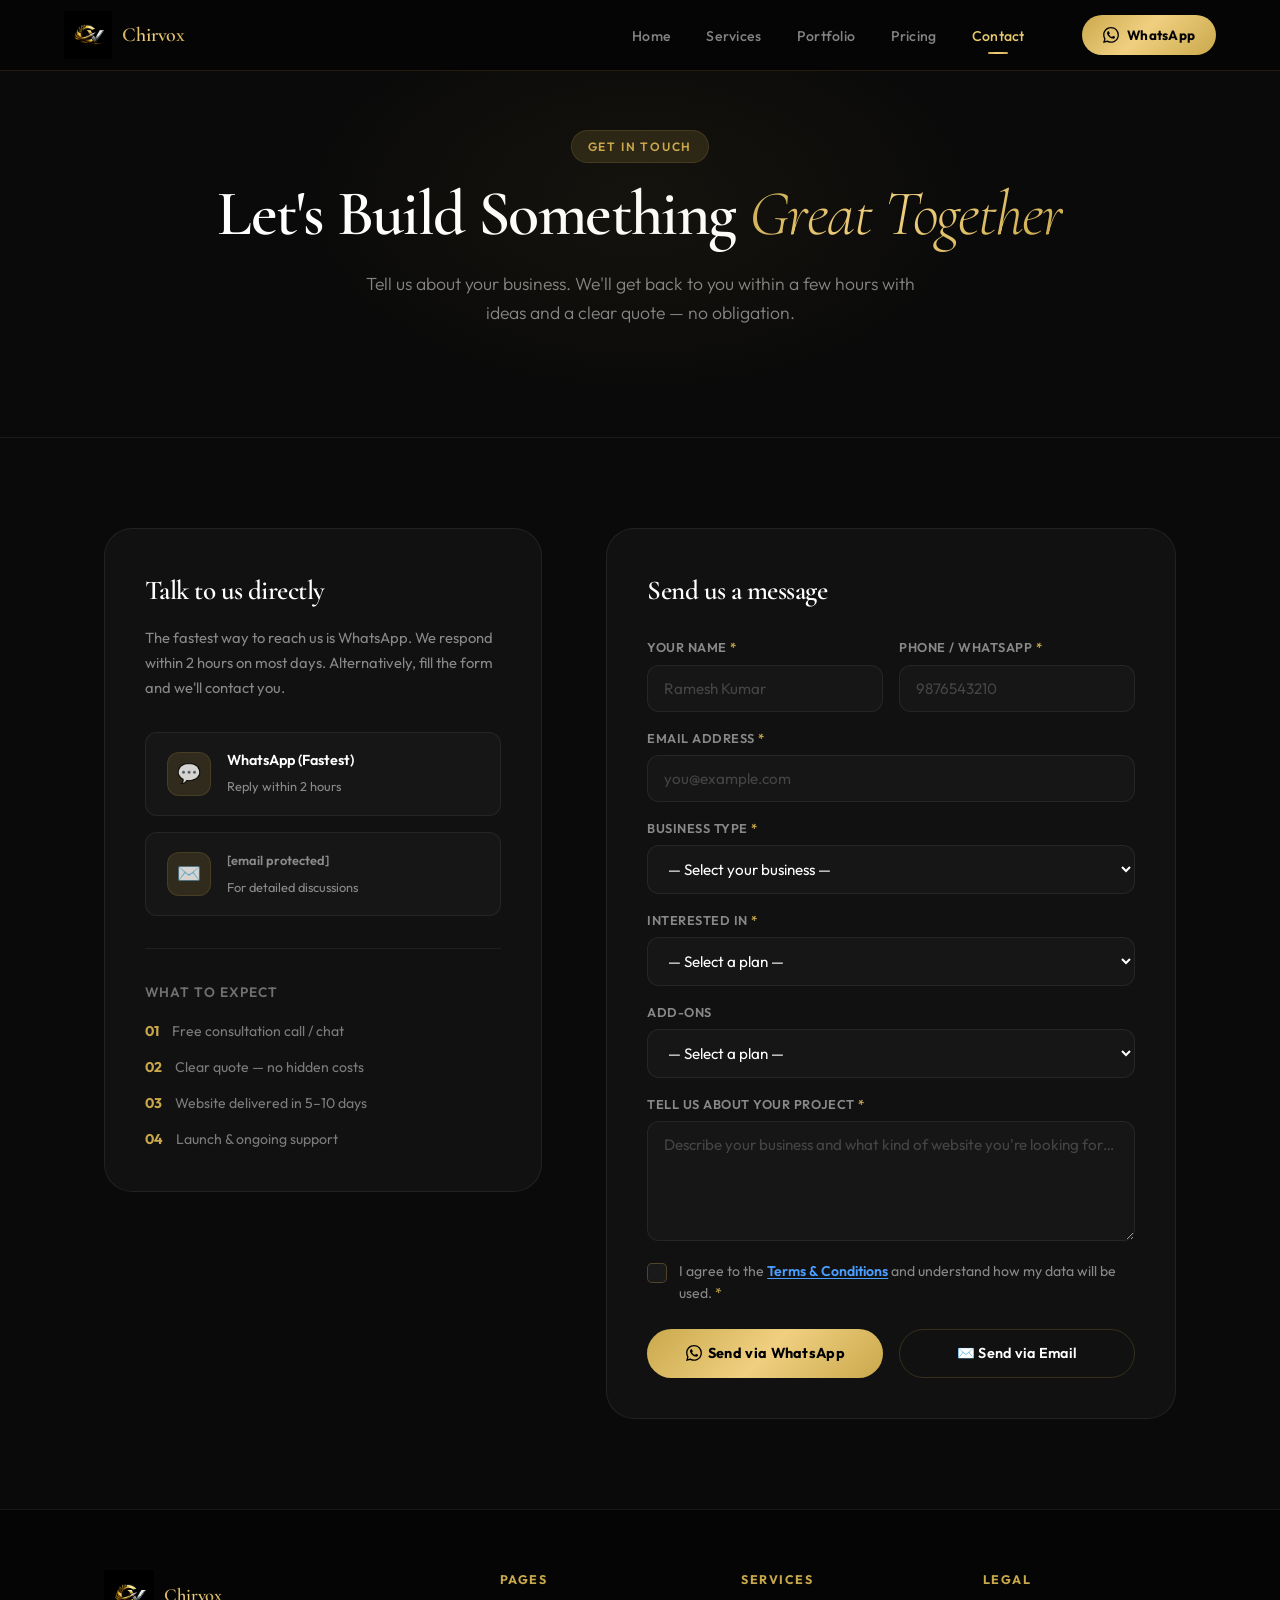
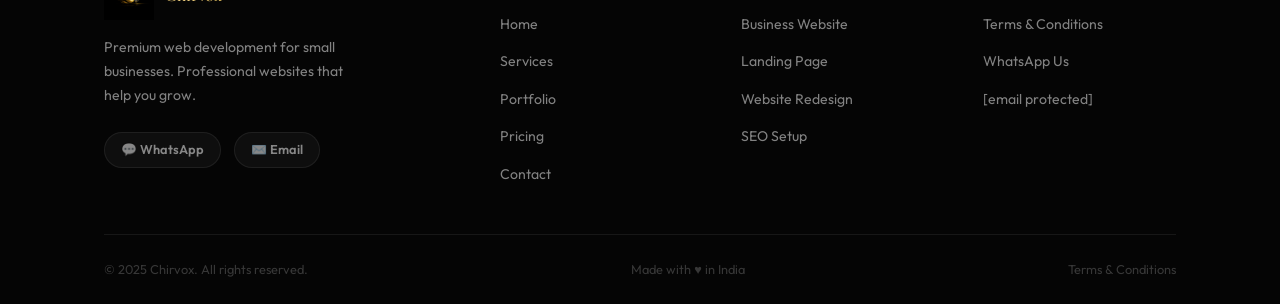
==== commit 70e0ae20: "Add files via upload" ====
--- a/contact.html
+++ b/contact.html
@@ -248,6 +248,22 @@
             </select>
             <span class="field-error" id="err-plan">Please select a plan or "Not sure yet".</span>
           </div>
+
+          <!-- Add-ons -->
+          <div class="form-group" id="fg-add">
+            <label for="fadd">Add-ons <span style="color:#c9a84c"></span></label>
+            <select id="fadd">
+              <option value="">— Select a plan —</option>
+              <option value="Custom Domain Setup">Custom Domain Setup</option>
+              <option value="Monthly Maintenance">Monthly Maintenance</option>
+              <option value="Google Analytics">Google Analytics</option>
+              <option value="Extra Pages">Extra Pages</option>
+              <option value="Photo Gallery Section">Photo Gallery Section</option>
+            </select>
+          </div>
+
+        
+
 
           <!-- Message -->
           <div class="form-group" id="fg-message">
@@ -434,6 +450,7 @@
   clearState('fg-email','err-email');
   clearState('fg-business','err-business');
   clearState('fg-plan','err-plan');
+  clearState('fg-add');
   clearState('fg-message','err-message');
   document.getElementById('otherBusinessGroup').classList.remove('has-error');
   document.getElementById('err-other').style.display = 'none';
@@ -447,6 +464,7 @@
   var business = document.getElementById('fbusiness').value;
   var other    = document.getElementById('fotherBusiness').value.trim();
   var plan     = document.getElementById('fplan').value;
+  var plan     = document.getElementById('fadd').value;
   var message  = document.getElementById('fmessage').value.trim();
   var tncOk    = document.getElementById('tncCheck').checked;
 
@@ -532,13 +550,14 @@
   document.getElementById('fbusiness').value= '';
   document.getElementById('fotherBusiness').value = '';
   document.getElementById('fplan').value    = '';
+  document.getElementById('fadd').value    = '';
   document.getElementById('fmessage').value = '';
   document.getElementById('tncCheck').checked = false;
   document.getElementById('otherBusinessGroup').classList.remove('show','has-error');
   document.getElementById('otherBusinessGroup').style.display = 'none';
   document.getElementById('tnc-group').classList.remove('has-error');
   document.getElementById('err-tnc').style.display = 'none';
-  ['fg-name','fg-phone','fg-email','fg-business','fg-plan','fg-message'].forEach(function(id) {
+  ['fg-name','fg-phone','fg-email','fg-business','fg-plan','fg-add','fg-message'].forEach(function(id) {
     var el = document.getElementById(id);
     if (el) el.classList.remove('has-error','has-success');
   });
--- a/style.css
+++ b/style.css
@@ -929,3 +929,12 @@
   .footer-grid { grid-template-columns: 1fr; gap: 2rem; }
   .badge-1, .badge-2, .badge-3 { display: none; }
 }
+
+/* Edited */
+
+
+
+
+
+
+
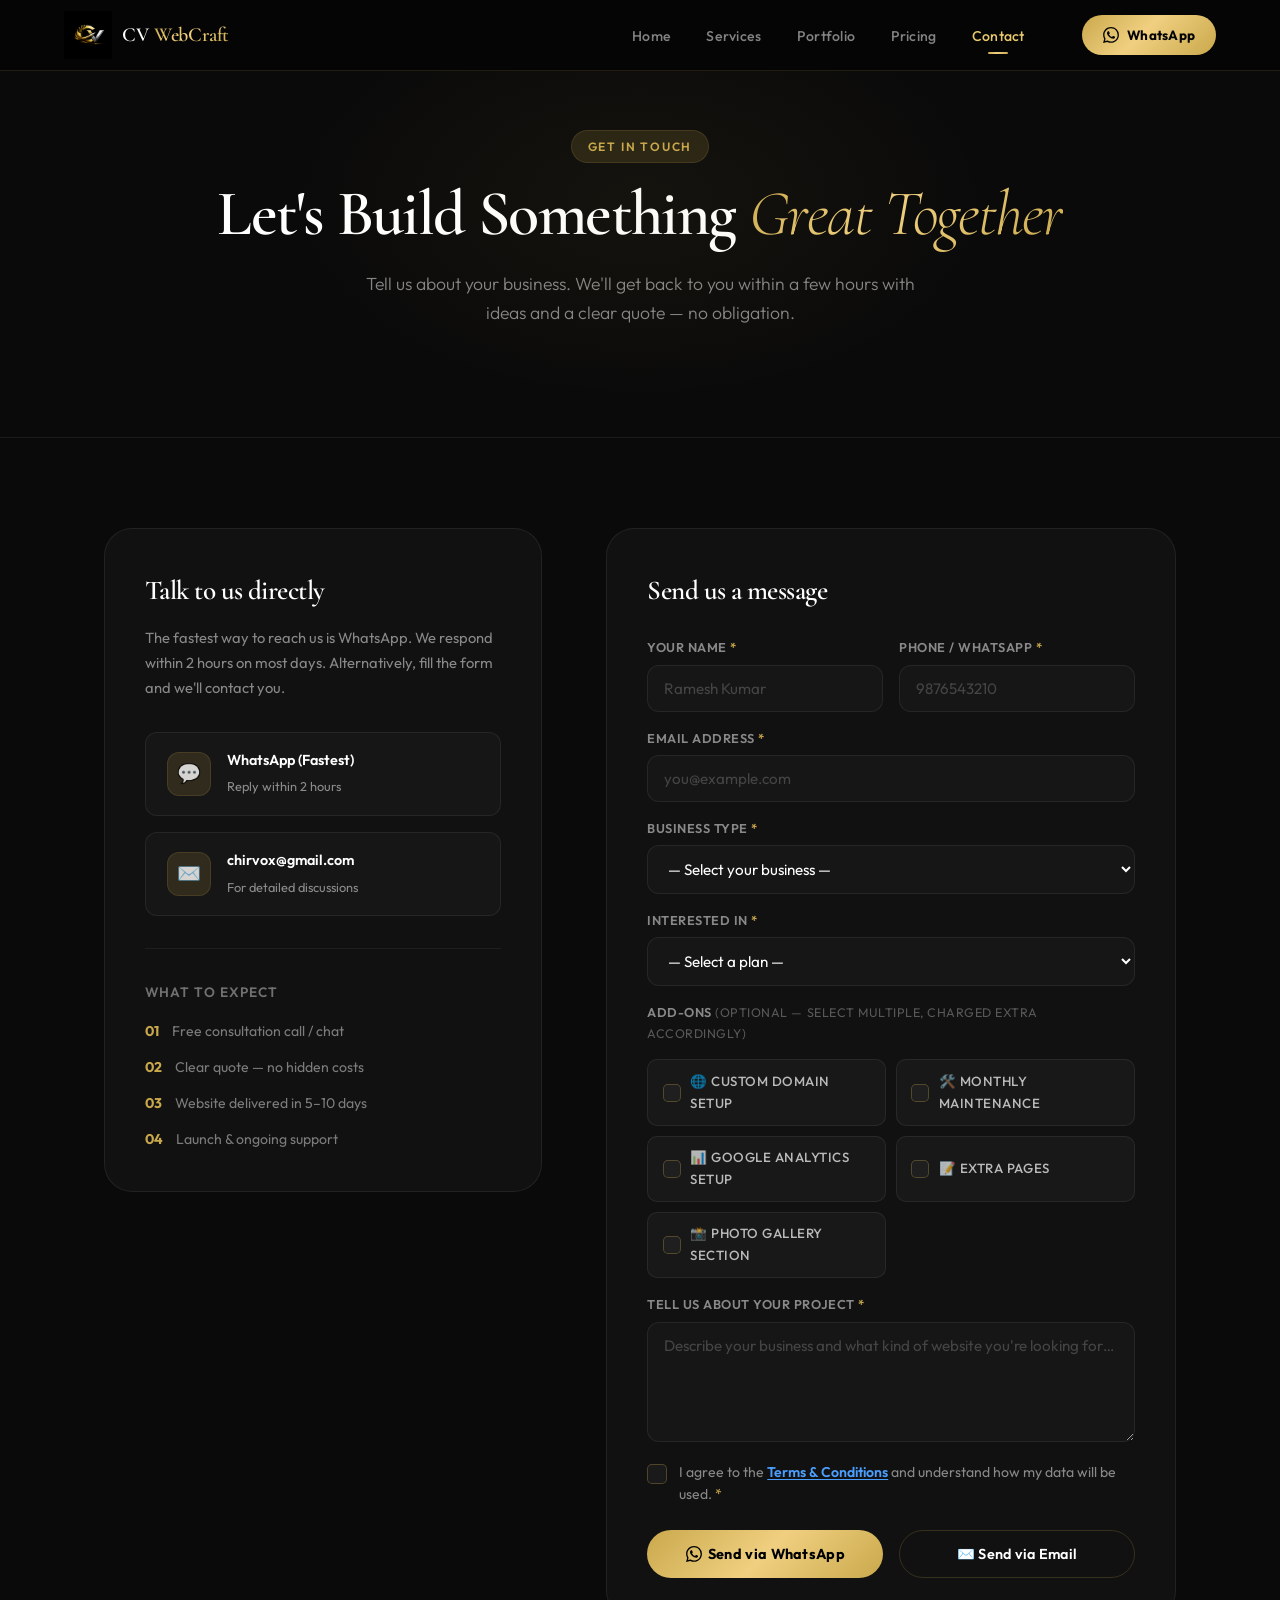
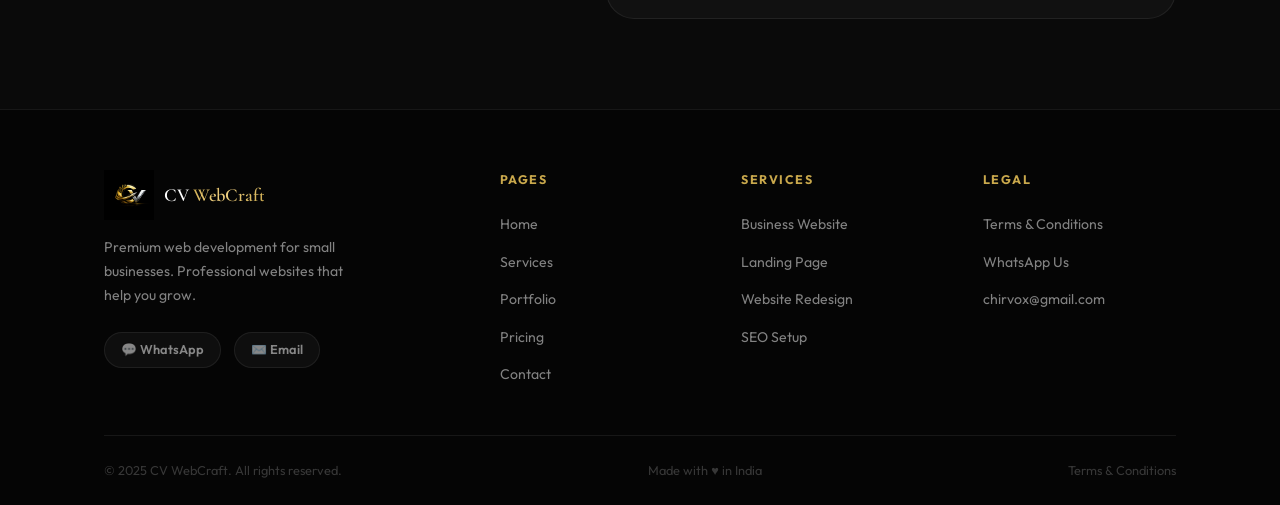
==== commit c87657bf: "Add files via upload" ====
--- a/contact.html
+++ b/contact.html
@@ -1,9 +1,17 @@
 <!DOCTYPE html>
 <html lang="en">
 <head>
+  <!-- Google Tag Manager -->
+<script>(function(w,d,s,l,i){w[l]=w[l]||[];w[l].push({'gtm.start':
+new Date().getTime(),event:'gtm.js'});var f=d.getElementsByTagName(s)[0],
+j=d.createElement(s),dl=l!='dataLayer'?'&l='+l:'';j.async=true;j.src=
+'https://www.googletagmanager.com/gtm.js?id='+i+dl;f.parentNode.insertBefore(j,f);
+})(window,document,'script','dataLayer','GTM-NBW2ZM2F');</script>
+<!-- End Google Tag Manager -->
+
   <meta charset="UTF-8"/>
   <meta name="viewport" content="width=device-width, initial-scale=1.0, minimum-scale=1.0, viewport-fit=cover"/>
-  <title>Contact — Chirvox</title>
+  <title>Contact — CV WebCraft</title>
   <link rel="preconnect" href="https://fonts.googleapis.com"/>
   <link rel="preconnect" href="https://fonts.gstatic.com" crossorigin/>
   <link href="https://fonts.googleapis.com/css2?family=Cormorant+Garamond:ital,wght@0,300;0,500;0,600;0,700;1,300;1,500&family=Outfit:wght@300;400;500;600&display=swap" rel="stylesheet"/>
@@ -114,16 +122,73 @@
     .popup-via { display:inline-block; margin-top:0.9rem; font-size:0.8rem; color:rgba(255,255,255,0.4); background:rgba(255,255,255,0.04); border:1px solid rgba(255,255,255,0.07); padding:0.3rem 0.9rem; border-radius:100px; }
 
     @media(max-width:600px){ .submit-row { grid-template-columns:1fr; } }
+
+    /* ADD-ONS MULTI-SELECT CHECKBOXES */
+    .addons-checkboxes {
+      display: grid;
+      grid-template-columns: 1fr 1fr;
+      gap: 0.6rem;
+      margin-top: 0.5rem;
+    }
+    .addon-check-item {
+      display: flex;
+      align-items: center;
+      gap: 0.6rem;
+      cursor: pointer;
+      padding: 0.65rem 0.9rem;
+      background: rgba(255,255,255,0.03);
+      border: 1.5px solid rgba(255,255,255,0.07);
+      border-radius: 10px;
+      transition: border-color 0.2s, background 0.2s;
+      user-select: none;
+    }
+    .addon-check-item:hover {
+      border-color: rgba(201,168,76,0.3);
+      background: rgba(201,168,76,0.05);
+    }
+    .addon-check-item input[type="checkbox"] { display: none; }
+    .addon-cb-box {
+      width: 18px; height: 18px; flex-shrink: 0;
+      border: 1.5px solid rgba(201,168,76,0.3);
+      border-radius: 5px;
+      background: rgba(255,255,255,0.03);
+      display: grid; place-items: center;
+      transition: background 0.15s, border-color 0.15s;
+      position: relative;
+    }
+    .addon-cb-box::after {
+      content: '✓';
+      font-size: 0.65rem; font-weight: 800; color: #000;
+      opacity: 0; transition: opacity 0.12s;
+    }
+    .addon-check-item input:checked + .addon-cb-box {
+      background: linear-gradient(135deg,#c9a84c,#f0d080,#c9a84c);
+      border-color: #c9a84c;
+    }
+    .addon-check-item input:checked + .addon-cb-box::after { opacity: 1; }
+    .addon-check-item:has(input:checked) {
+      border-color: rgba(201,168,76,0.4);
+      background: rgba(201,168,76,0.08);
+    }
+    .addon-cb-label { font-size: 0.83rem; color: rgba(255,255,255,0.7); font-weight: 500; }
+    @media(max-width:500px){ .addons-checkboxes { grid-template-columns: 1fr; } }
+
+
   </style>
 </head>
+
 <body>
+  <!-- Google Tag Manager (noscript) -->
+<noscript><iframe src="https://www.googletagmanager.com/ns.html?id=GTM-NBW2ZM2F"
+height="0" width="0" style="display:none;visibility:hidden"></iframe></noscript>
+<!-- End Google Tag Manager (noscript) -->
 
 <!-- SUCCESS POPUP -->
 <div class="popup-overlay" id="successPopup">
   <div class="popup-box">
     <div class="popup-icon">✅</div>
     <h3>Message Sent!</h3>
-    <p>Thank you for reaching out to Chirvox. We've received your details and will get back to you as soon as possible — usually within 2 hours on business days.</p>
+    <p>Thank you for reaching out to CV WebCraft. We've received your details and will get back to you as soon as possible — usually within 2 hours on business days.</p>
     <button class="popup-close" onclick="closePopup()">Got it, Thanks!</button>
     <div class="popup-via" id="popupVia">Sent via WhatsApp</div>
   </div>
@@ -133,8 +198,8 @@
 <nav class="navbar" id="navbar">
   <div class="nav-inner">
     <a href="index.html" class="nav-logo">
-      <img src="logo.png" alt="Chirvox Logo" class="logo-img"/>
-      <span class="nav-brand-name"> <span>Chirvox</span></span>
+      <img src="logo.png" alt="CV WebCraft Logo" class="logo-img"/>
+      <span class="nav-brand-name">CV <span>WebCraft</span></span>
     </a>
     <ul class="nav-links" id="navLinks">
       <li><a href="index.html">Home</a></li>
@@ -170,9 +235,9 @@
             <div class="c-method-icon">💬</div>
             <div class="c-method-text"><strong>WhatsApp (Fastest)</strong><span>Reply within 2 hours</span></div>
           </a>
-          <a href="/cdn-cgi/l/email-protection#adc5c8c1c1c2edcedbdac8cfcedfcccbd983cec2c0" class="c-method">
+          <a href="mailto:chirvox@gmail.com" class="c-method">
             <div class="c-method-icon">✉️</div>
-            <div class="c-method-text"><strong><span class="__cf_email__" data-cfemail="147c7178787b54776263717677667572603a777b79">[email&#160;protected]</span></strong><span>For detailed discussions</span></div>
+            <div class="c-method-text"><strong>chirvox@gmail.com</strong><span>For detailed discussions</span></div>
           </a>
         </div>
         <div style="margin-top:2rem;padding-top:2rem;border-top:1px solid rgba(255,255,255,0.06)">
@@ -249,21 +314,38 @@
             <span class="field-error" id="err-plan">Please select a plan or "Not sure yet".</span>
           </div>
 
-          <!-- Add-ons -->
-          <div class="form-group" id="fg-add">
-            <label for="fadd">Add-ons <span style="color:#c9a84c"></span></label>
-            <select id="fadd">
-              <option value="">— Select a plan —</option>
-              <option value="Custom Domain Setup">Custom Domain Setup</option>
-              <option value="Monthly Maintenance">Monthly Maintenance</option>
-              <option value="Google Analytics">Google Analytics</option>
-              <option value="Extra Pages">Extra Pages</option>
-              <option value="Photo Gallery Section">Photo Gallery Section</option>
-            </select>
-          </div>
-
-        
-
+
+          <!-- Add-ons (Optional - multi-select) -->
+          <div class="form-group" id="fg-addons">
+            <label>Add-ons <span style="color:rgba(255,255,255,0.3);font-size:0.78rem;font-weight:400"> (optional — select multiple, charged extra accordingly)</span></label>
+            <div class="addons-checkboxes">
+              <label class="addon-check-item">
+                <input type="checkbox" class="addon-cb" value="Custom Domain Setup"/>
+                <span class="addon-cb-box"></span>
+                <span class="addon-cb-label">🌐 Custom Domain Setup</span>
+              </label>
+              <label class="addon-check-item">
+                <input type="checkbox" class="addon-cb" value="Monthly Maintenance"/>
+                <span class="addon-cb-box"></span>
+                <span class="addon-cb-label">🛠️ Monthly Maintenance</span>
+              </label>
+              <label class="addon-check-item">
+                <input type="checkbox" class="addon-cb" value="Google Analytics Setup"/>
+                <span class="addon-cb-box"></span>
+                <span class="addon-cb-label">📊 Google Analytics Setup</span>
+              </label>
+              <label class="addon-check-item">
+                <input type="checkbox" class="addon-cb" value="Extra Pages"/>
+                <span class="addon-cb-box"></span>
+                <span class="addon-cb-label">📝 Extra Pages</span>
+              </label>
+              <label class="addon-check-item">
+                <input type="checkbox" class="addon-cb" value="Photo Gallery Section"/>
+                <span class="addon-cb-box"></span>
+                <span class="addon-cb-label">📸 Photo Gallery Section</span>
+              </label>
+            </div>
+          </div>
 
           <!-- Message -->
           <div class="form-group" id="fg-message">
@@ -309,13 +391,13 @@
     <div class="footer-grid">
       <div class="footer-brand">
         <a href="index.html" style="display:inline-flex;align-items:center;gap:0.65rem;text-decoration:none;margin-bottom:1rem;">
-          <img src="logo.png" alt="Chirvox" style="height:50px;width:auto"/>
-          <span style="font-family:Cormorant Garamond,serif;font-size:1.15rem;font-weight:600;color:#fff;letter-spacing:-0.01em;white-space:nowrap"> <span style="background:linear-gradient(135deg,#c9a84c 0%,#f0d080 45%,#c9a84c 100%);-webkit-background-clip:text;-webkit-text-fill-color:transparent;background-clip:text">Chirvox</span></span>
+          <img src="logo.png" alt="CV WebCraft" style="height:50px;width:auto"/>
+          <span style="font-family:Cormorant Garamond,serif;font-size:1.15rem;font-weight:600;color:#fff;letter-spacing:-0.01em;white-space:nowrap">CV <span style="background:linear-gradient(135deg,#c9a84c 0%,#f0d080 45%,#c9a84c 100%);-webkit-background-clip:text;-webkit-text-fill-color:transparent;background-clip:text">WebCraft</span></span>
         </a>
         <p>Premium web development for small businesses. Professional websites that help you grow.</p>
         <div class="footer-social">
           <a href="https://wa.me/916363797625" target="_blank" class="social-btn">💬 WhatsApp</a>
-          <a href="/cdn-cgi/l/email-protection#b1d9d4dddddef1d2c7c6d4d3d2c3d0d7c59fd2dedc" class="social-btn">✉️ Email</a>
+          <a href="mailto:chirvox@gmail.com" class="social-btn">✉️ Email</a>
         </div>
       </div>
       <div class="footer-col"><h4>Pages</h4><ul>
@@ -334,18 +416,18 @@
       <div class="footer-col"><h4>Legal</h4><ul>
         <li><a href="terms.html">Terms &amp; Conditions</a></li>
         <li><a href="https://wa.me/916363797625" target="_blank">WhatsApp Us</a></li>
-        <li><a href="/cdn-cgi/l/email-protection#147c7178787b54776263717677667572603a777b79"><span class="__cf_email__" data-cfemail="6d05080101022d0e1b1a080f0e1f0c0b19430e0200">[email&#160;protected]</span></a></li>
+        <li><a href="mailto:chirvox@gmail.com">chirvox@gmail.com</a></li>
       </ul></div>
     </div>
     <div class="footer-bottom">
-      <span>© 2025 Chirvox. All rights reserved.</span>
+      <span>© 2025 CV WebCraft. All rights reserved.</span>
       <span>Made with ♥ in India</span>
       <a href="terms.html" style="color:rgba(255,255,255,0.2);font-size:0.8rem;text-decoration:none" onmouseover="this.style.color='#c9a84c'" onmouseout="this.style.color='rgba(255,255,255,0.2)'">Terms &amp; Conditions</a>
     </div>
   </div>
 </footer>
 
-<script data-cfasync="false" src="/cdn-cgi/scripts/5c5dd728/cloudflare-static/email-decode.min.js"></script><script src="main.js"></script>
+<script src="main.js"></script>
 <script>
 // ── "Other" business toggle ──
 function handleBusinessChange(val) {
@@ -450,7 +532,6 @@
   clearState('fg-email','err-email');
   clearState('fg-business','err-business');
   clearState('fg-plan','err-plan');
-  clearState('fg-add');
   clearState('fg-message','err-message');
   document.getElementById('otherBusinessGroup').classList.remove('has-error');
   document.getElementById('err-other').style.display = 'none';
@@ -464,7 +545,6 @@
   var business = document.getElementById('fbusiness').value;
   var other    = document.getElementById('fotherBusiness').value.trim();
   var plan     = document.getElementById('fplan').value;
-  var plan     = document.getElementById('fadd').value;
   var message  = document.getElementById('fmessage').value.trim();
   var tncOk    = document.getElementById('tncCheck').checked;
 
@@ -523,12 +603,20 @@
   }
 
   var bizFinal = (business === 'Other') ? ('Other: ' + other) : business;
-  var msgBody  = 'Hi Chirvox! I\'d like to discuss a website project.\n\n'
+
+  // Collect selected add-ons
+  var addonBoxes = document.querySelectorAll('.addon-cb:checked');
+  var selectedAddons = [];
+  addonBoxes.forEach(function(cb){ selectedAddons.push(cb.value); });
+  var addonsLine = selectedAddons.length > 0 ? ('Add-ons: ' + selectedAddons.join(', ') + '\n') : '';
+
+  var msgBody  = 'Hi CV WebCraft! I\'d like to discuss a website project.\n\n'
                + 'Name: '         + name     + '\n'
                + 'Phone: '        + phone    + '\n'
                + 'Email: '        + email    + '\n'
                + 'Business: '     + bizFinal + '\n'
                + 'Interested in: '+ plan     + '\n'
+               + addonsLine
                + 'Details: '      + message;
 
   if (via === 'whatsapp') {
@@ -550,14 +638,15 @@
   document.getElementById('fbusiness').value= '';
   document.getElementById('fotherBusiness').value = '';
   document.getElementById('fplan').value    = '';
-  document.getElementById('fadd').value    = '';
   document.getElementById('fmessage').value = '';
+  document.querySelectorAll('.addon-cb').forEach(function(cb){ cb.checked = false; });
+  document.querySelectorAll('.addon-check-item').forEach(function(el){ el.style.borderColor=''; el.style.background=''; });
   document.getElementById('tncCheck').checked = false;
   document.getElementById('otherBusinessGroup').classList.remove('show','has-error');
   document.getElementById('otherBusinessGroup').style.display = 'none';
   document.getElementById('tnc-group').classList.remove('has-error');
   document.getElementById('err-tnc').style.display = 'none';
-  ['fg-name','fg-phone','fg-email','fg-business','fg-plan','fg-add','fg-message'].forEach(function(id) {
+   ['fg-name','fg-phone','fg-email','fg-business','fg-otherBusinessGroup','fg-plan','fg-add','fg-message'].forEach(function(id) {
     var el = document.getElementById(id);
     if (el) el.classList.remove('has-error','has-success');
   });
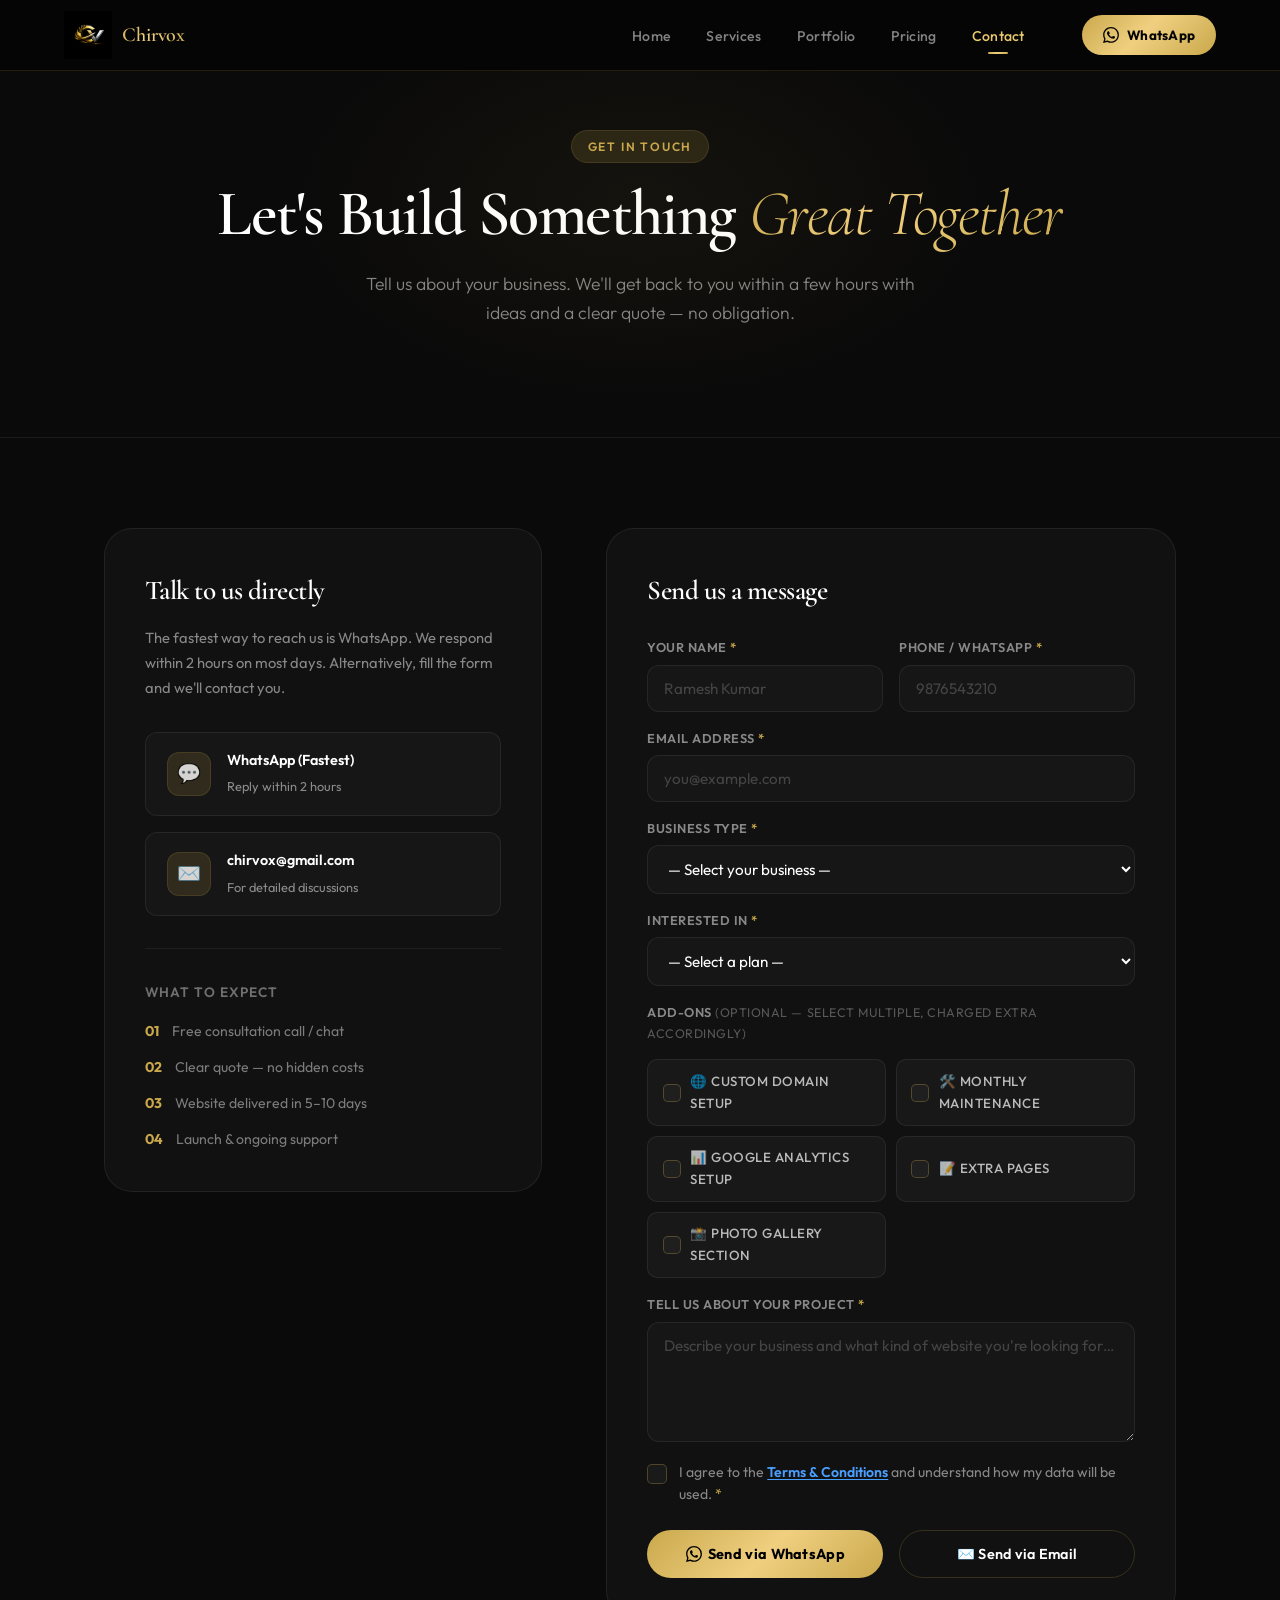
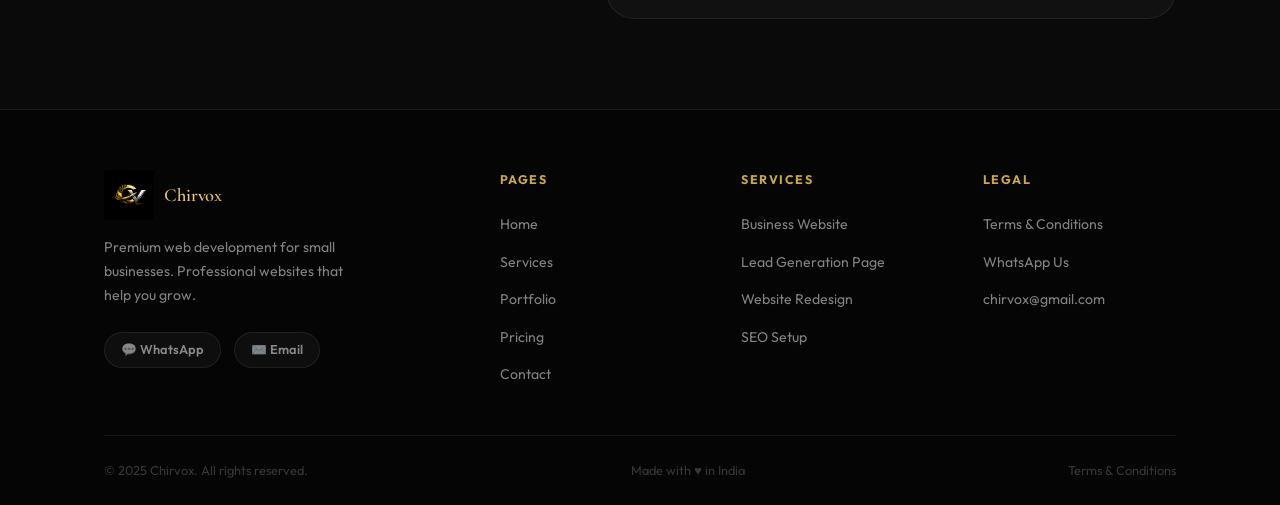
==== commit c80f2267: "Add files via upload" ====
--- a/contact.html
+++ b/contact.html
@@ -11,7 +11,7 @@
 
   <meta charset="UTF-8"/>
   <meta name="viewport" content="width=device-width, initial-scale=1.0, minimum-scale=1.0, viewport-fit=cover"/>
-  <title>Contact — CV WebCraft</title>
+  <title>Contact — Chirvox</title>
   <link rel="preconnect" href="https://fonts.googleapis.com"/>
   <link rel="preconnect" href="https://fonts.gstatic.com" crossorigin/>
   <link href="https://fonts.googleapis.com/css2?family=Cormorant+Garamond:ital,wght@0,300;0,500;0,600;0,700;1,300;1,500&family=Outfit:wght@300;400;500;600&display=swap" rel="stylesheet"/>
@@ -188,7 +188,7 @@
   <div class="popup-box">
     <div class="popup-icon">✅</div>
     <h3>Message Sent!</h3>
-    <p>Thank you for reaching out to CV WebCraft. We've received your details and will get back to you as soon as possible — usually within 2 hours on business days.</p>
+    <p>Thank you for reaching out to Chirvox. We've received your details and will get back to you as soon as possible — usually within 2 hours on business days.</p>
     <button class="popup-close" onclick="closePopup()">Got it, Thanks!</button>
     <div class="popup-via" id="popupVia">Sent via WhatsApp</div>
   </div>
@@ -198,8 +198,8 @@
 <nav class="navbar" id="navbar">
   <div class="nav-inner">
     <a href="index.html" class="nav-logo">
-      <img src="logo.png" alt="CV WebCraft Logo" class="logo-img"/>
-      <span class="nav-brand-name">CV <span>WebCraft</span></span>
+      <img src="logo.png" alt="Chirvox Logo" class="logo-img"/>
+      <span class="nav-brand-name"> <span>Chirvox</span></span>
     </a>
     <ul class="nav-links" id="navLinks">
       <li><a href="index.html">Home</a></li>
@@ -307,6 +307,7 @@
             <label for="fplan">Interested In <span style="color:#c9a84c">*</span></label>
             <select id="fplan">
               <option value="">— Select a plan —</option>
+              <option value="Business Plan — ₹1,499">Business Plan — ₹1,499</option>
               <option value="Starter Plan — ₹4,999">Starter Plan — ₹4,999</option>
               <option value="Business Plan — ₹9,999">Business Plan — ₹9,999</option>
               <option value="Not sure yet">Not sure yet</option>
@@ -391,8 +392,8 @@
     <div class="footer-grid">
       <div class="footer-brand">
         <a href="index.html" style="display:inline-flex;align-items:center;gap:0.65rem;text-decoration:none;margin-bottom:1rem;">
-          <img src="logo.png" alt="CV WebCraft" style="height:50px;width:auto"/>
-          <span style="font-family:Cormorant Garamond,serif;font-size:1.15rem;font-weight:600;color:#fff;letter-spacing:-0.01em;white-space:nowrap">CV <span style="background:linear-gradient(135deg,#c9a84c 0%,#f0d080 45%,#c9a84c 100%);-webkit-background-clip:text;-webkit-text-fill-color:transparent;background-clip:text">WebCraft</span></span>
+          <img src="logo.png" alt="Chirvox" style="height:50px;width:auto"/>
+          <span style="font-family:Cormorant Garamond,serif;font-size:1.15rem;font-weight:600;color:#fff;letter-spacing:-0.01em;white-space:nowrap"> <span style="background:linear-gradient(135deg,#c9a84c 0%,#f0d080 45%,#c9a84c 100%);-webkit-background-clip:text;-webkit-text-fill-color:transparent;background-clip:text">Chirvox</span></span>
         </a>
         <p>Premium web development for small businesses. Professional websites that help you grow.</p>
         <div class="footer-social">
@@ -409,7 +410,7 @@
       </ul></div>
       <div class="footer-col"><h4>Services</h4><ul>
         <li><a href="services.html#svc-business-website">Business Website</a></li>
-        <li><a href="services.html#svc-landing-page">Landing Page</a></li>
+        <li><a href="services.html#svc-landing-page">Lead Generation Page</a></li>
         <li><a href="services.html#svc-redesign">Website Redesign</a></li>
         <li><a href="services.html#svc-seo">SEO Setup</a></li>
       </ul></div>
@@ -420,7 +421,7 @@
       </ul></div>
     </div>
     <div class="footer-bottom">
-      <span>© 2025 CV WebCraft. All rights reserved.</span>
+      <span>© 2025 Chirvox. All rights reserved.</span>
       <span>Made with ♥ in India</span>
       <a href="terms.html" style="color:rgba(255,255,255,0.2);font-size:0.8rem;text-decoration:none" onmouseover="this.style.color='#c9a84c'" onmouseout="this.style.color='rgba(255,255,255,0.2)'">Terms &amp; Conditions</a>
     </div>
@@ -610,7 +611,7 @@
   addonBoxes.forEach(function(cb){ selectedAddons.push(cb.value); });
   var addonsLine = selectedAddons.length > 0 ? ('Add-ons: ' + selectedAddons.join(', ') + '\n') : '';
 
-  var msgBody  = 'Hi CV WebCraft! I\'d like to discuss a website project.\n\n'
+  var msgBody  = 'Hi Chirvox! I\'d like to discuss a website project.\n\n'
                + 'Name: '         + name     + '\n'
                + 'Phone: '        + phone    + '\n'
                + 'Email: '        + email    + '\n'
